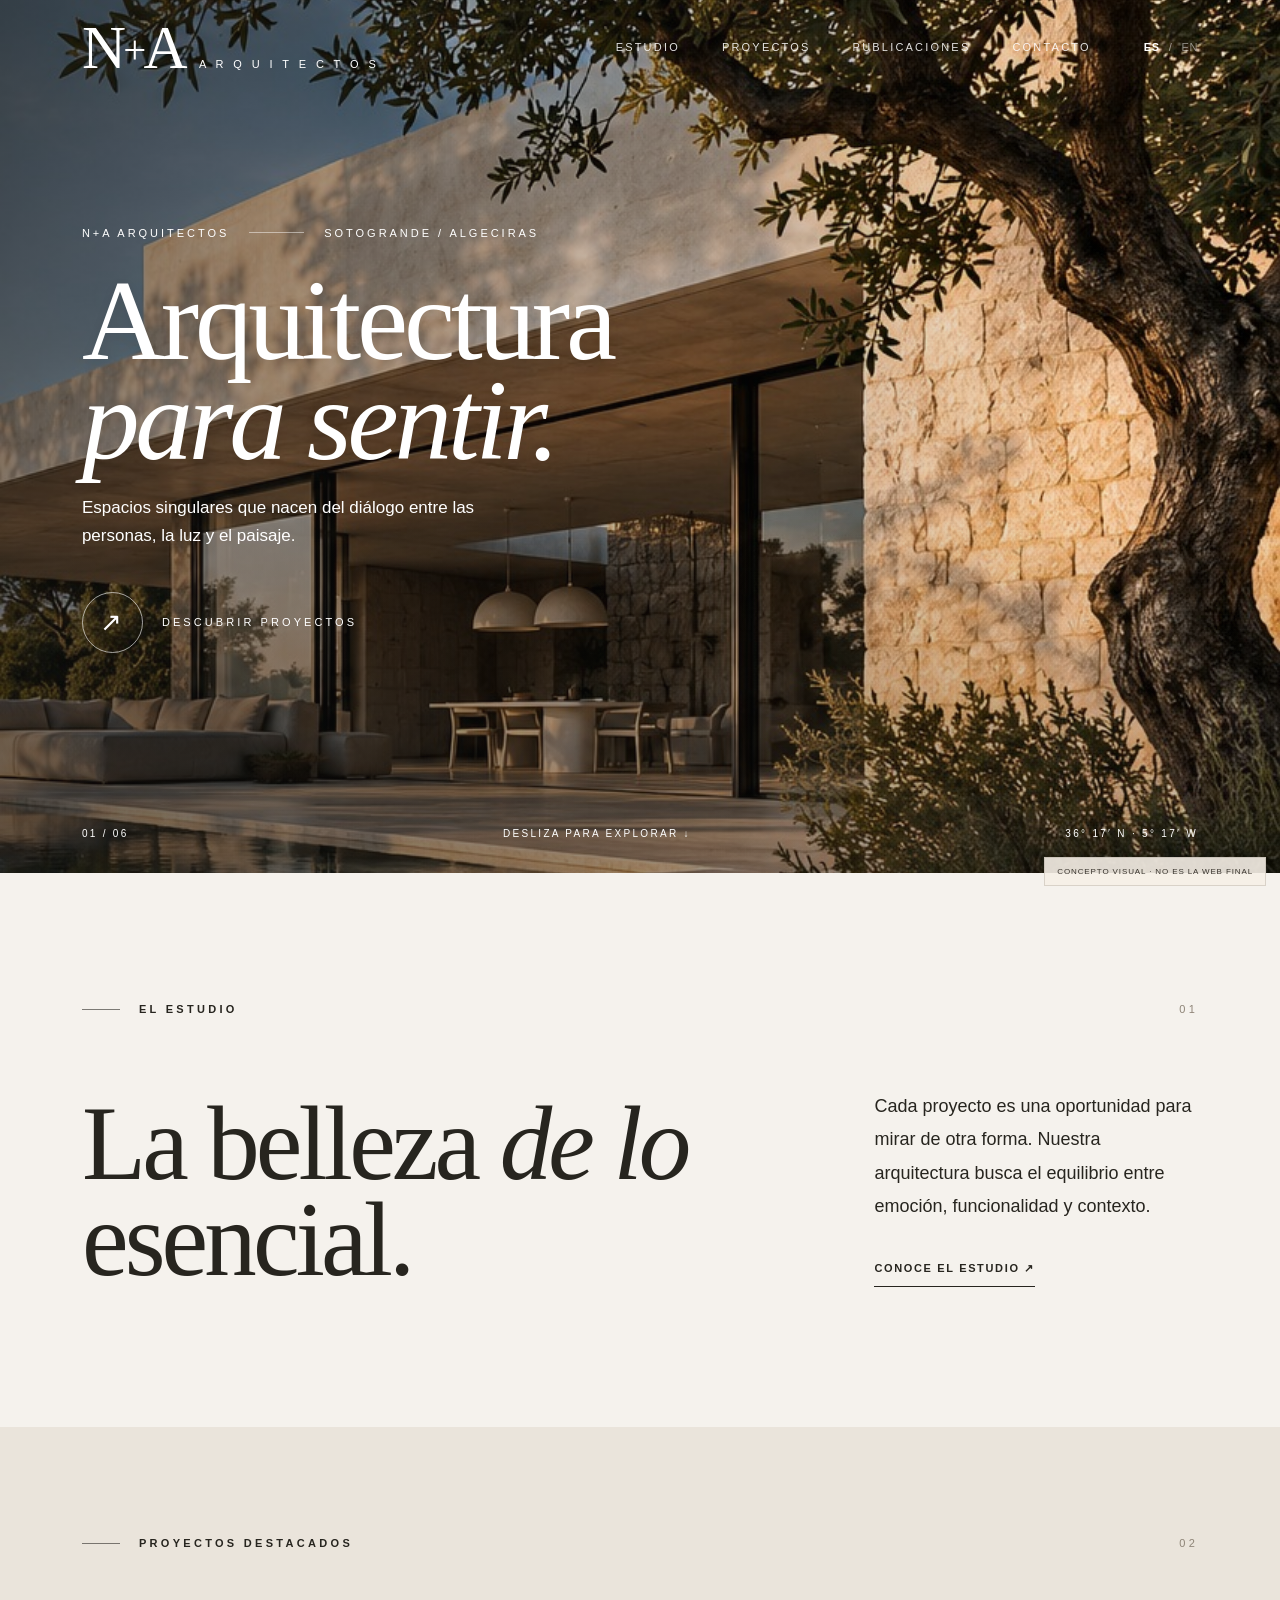
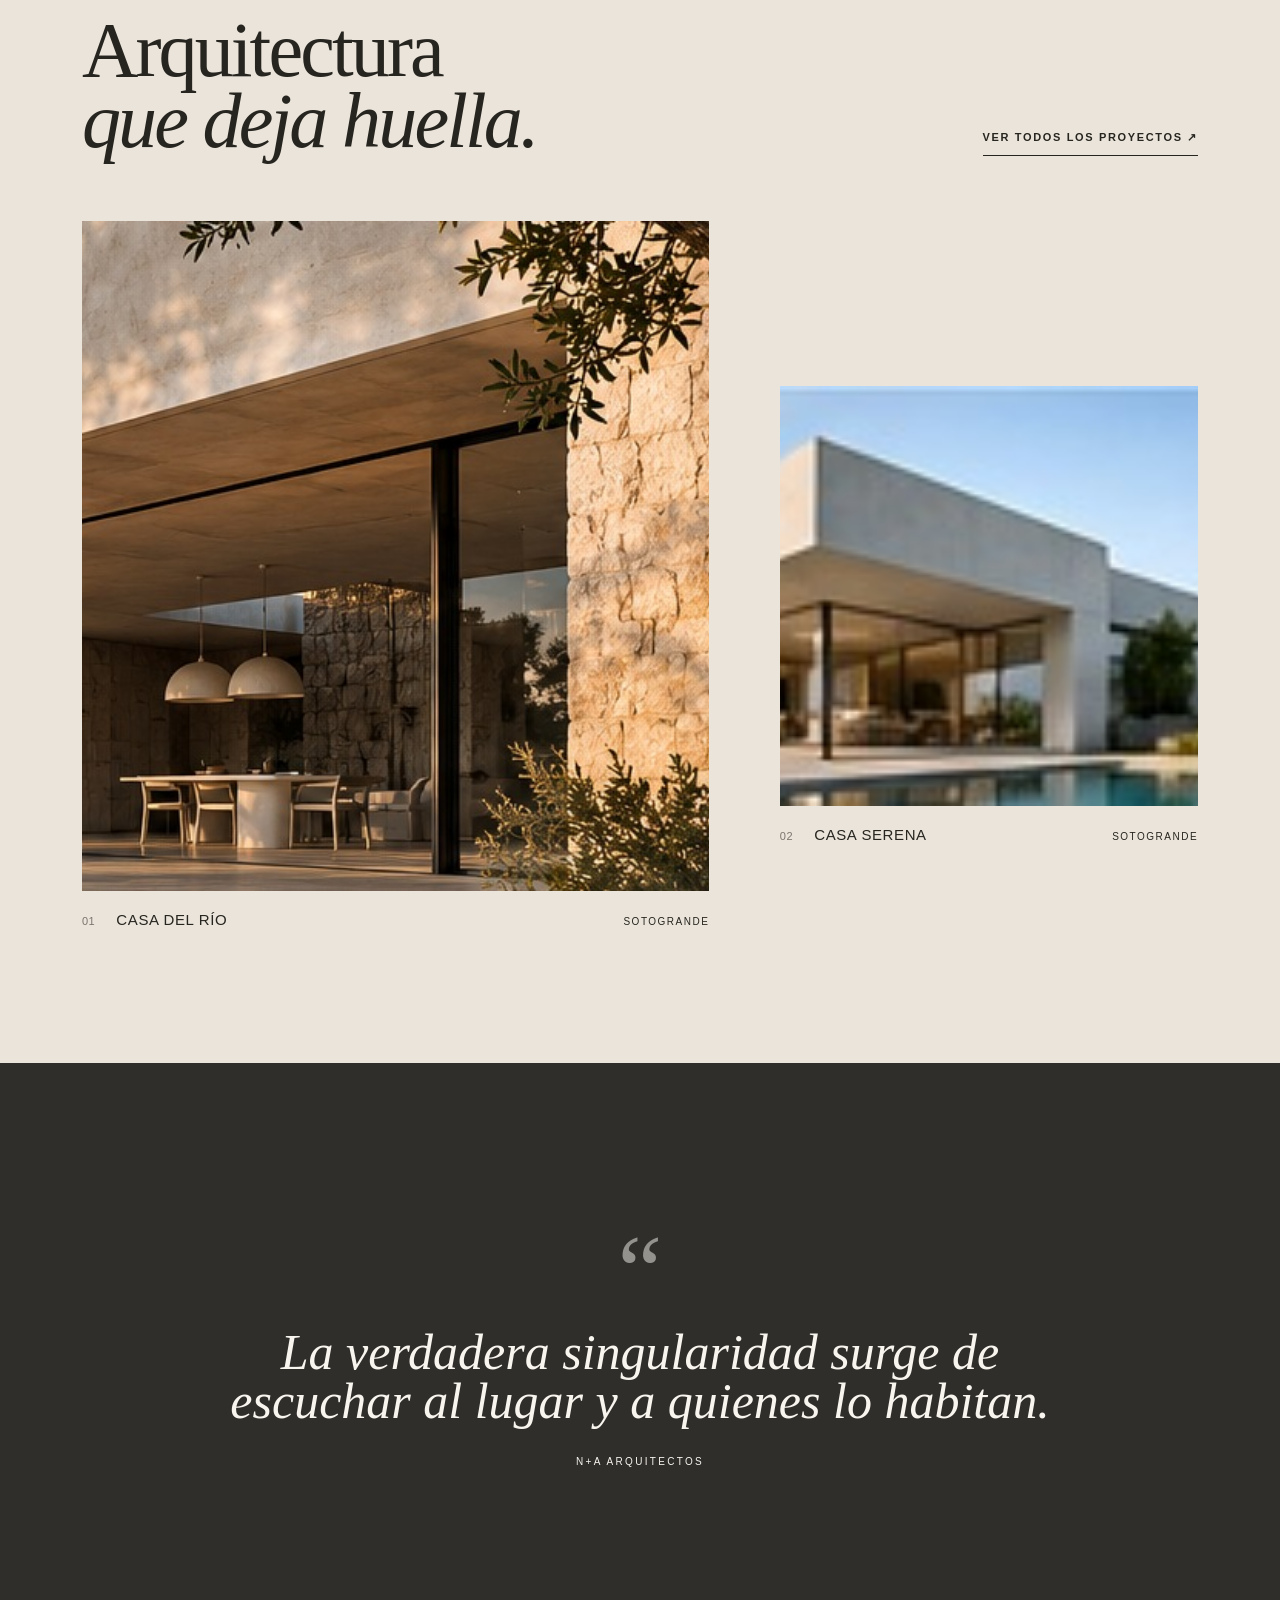
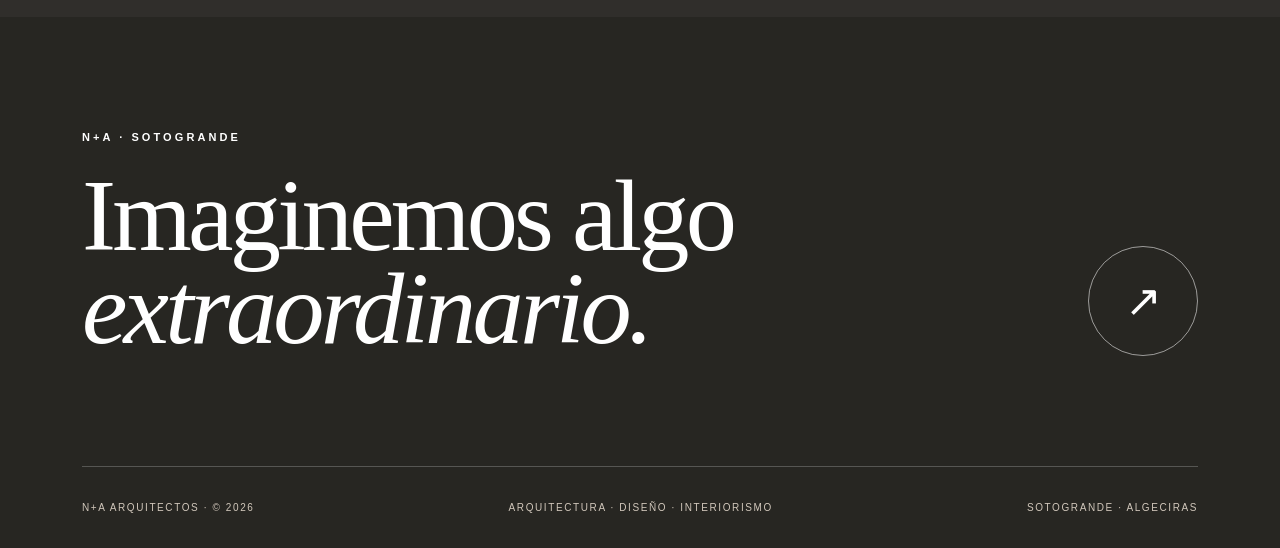
==== index.html @ 07092f35 "Añadir prototipo de rediseño web de N+A Arquitectos" ====
<!doctype html><html lang="es"><head><meta charset="utf-8"><meta name="viewport" content="width=device-width,initial-scale=1"><title>Inicio · N+A Arquitectos — Concepto</title><meta name="description" content="Prototipo conceptual del rediseño N+A Arquitectos"><link rel="stylesheet" href="styles.css"></head><body class="page-inicio"><header class="nav nav-overlay"><a class="identity" data-local href="index.html"><span class="monogram">N<span>+</span>A</span><span class="identity-small">A R Q U I T E C T O S</span></a><nav class="navigation"><a data-local class="" href="estudio.html"><span data-es="Estudio" data-en="Studio">Estudio</span></a><a data-local class="" href="proyectos.html"><span data-es="Proyectos" data-en="Projects">Proyectos</span></a><a data-local class="" href="publicaciones.html"><span data-es="Publicaciones" data-en="Press">Publicaciones</span></a><a data-local class="" href="contacto.html"><span data-es="Contacto" data-en="Contact">Contacto</span></a></nav><button class="menu-toggle" type="button" aria-label="Abrir el menú" aria-expanded="false">MENÚ <span>☰</span></button><div class="lang"><a data-lang="es" href="?lang=es">ES</a><i>/</i><a data-lang="en" href="?lang=en">EN</a></div></header><main>
<section class="hero-home" style="--hero:url('assets/hero-villa.jpg')">
 <div class="hero-shade"></div><div class="hero-content"><div class="hero-top">N+A ARQUITECTOS <span class="line"></span> SOTOGRANDE / ALGECIRAS</div>
 <h1><span data-es="Arquitectura" data-en="Architecture">Arquitectura</span><br><em><span data-es="para sentir." data-en="to be felt.">para sentir.</span></em></h1>
 <p><span data-es="Espacios singulares que nacen del diálogo entre las personas, la luz y el paisaje." data-en="Distinctive spaces shaped by the dialogue between people, light and landscape.">Espacios singulares que nacen del diálogo entre las personas, la luz y el paisaje.</span></p>
 <a class="link-arrow light" data-local href="proyectos.html"><span class="round-arrow">↗</span><span data-es="DESCUBRIR PROYECTOS" data-en="DISCOVER OUR WORK">DESCUBRIR PROYECTOS</span></a></div>
 <div class="hero-bottom"><span>01 / 06</span><span><span data-es="DESLIZA PARA EXPLORAR" data-en="SCROLL TO EXPLORE">DESLIZA PARA EXPLORAR</span> ↓</span><span>36° 17′ N · 5° 17′ W</span></div>
</section>
<section class="manifesto section-wide"><div class="eyebrow"><span class="line"></span><span><span data-es="EL ESTUDIO" data-en="THE STUDIO">EL ESTUDIO</span></span><b>01</b></div><div class="manifesto-grid"><h2><span data-es="La belleza" data-en="Beauty">La belleza</span> <em><span data-es="de lo" data-en="in the">de lo</span></em><br><span data-es="esencial." data-en="essential.">esencial.</span></h2><div><p><span data-es="Cada proyecto es una oportunidad para mirar de otra forma. Nuestra arquitectura busca el equilibrio entre emoción, funcionalidad y contexto." data-en="Every project is an opportunity to see differently. We seek a balance between emotion, function and context.">Cada proyecto es una oportunidad para mirar de otra forma. Nuestra arquitectura busca el equilibrio entre emoción, funcionalidad y contexto.</span></p><a data-local href="estudio.html" class="text-link"><span data-es="CONOCE EL ESTUDIO" data-en="MEET THE STUDIO">CONOCE EL ESTUDIO</span> ↗</a></div></div></section>
<section class="section-wide feature-section"><div class="eyebrow"><span class="line"></span><span><span data-es="PROYECTOS DESTACADOS" data-en="FEATURED PROJECTS">PROYECTOS DESTACADOS</span></span><b>02</b></div><div class="feature-top"><h2><span data-es="Arquitectura" data-en="Architecture">Arquitectura</span><br><em><span data-es="que deja huella." data-en="that leaves a mark.">que deja huella.</span></em></h2><a data-local href="proyectos.html" class="text-link"><span data-es="VER TODOS LOS PROYECTOS" data-en="VIEW ALL PROJECTS">VER TODOS LOS PROYECTOS</span> ↗</a></div><div class="feature-grid"><a href="casa-del-rio.html" data-local class="feature-image feature-tall"><img src="assets/villa-side.jpg" loading="lazy" class="" alt="Imagen conceptual de arquitectura"><span><b>01</b> CASA DEL RÍO <small>SOTOGRANDE</small></span></a><a href="casa-del-rio.html" data-local class="feature-image feature-short"><img src="assets/villa-white.jpg" loading="lazy" class="" alt="Imagen conceptual de arquitectura"><span><b>02</b> CASA SERENA <small>SOTOGRANDE</small></span></a></div></section>
<section class="quote-section"><span>“</span><p><span data-es="La verdadera singularidad surge de escuchar al lugar y a quienes lo habitan." data-en="True distinction comes from listening to a place and the people who inhabit it.">La verdadera singularidad surge de escuchar al lugar y a quienes lo habitan.</span></p><div>N+A ARQUITECTOS</div></section>
</main><footer class="footer"><div class="foot-head"><div><span class="eyebrow-small">N+A · SOTOGRANDE</span><div class="foot-title"><span data-es="Imaginemos algo" data-en="Let’s imagine something">Imaginemos algo</span><br><i><span data-es="extraordinario." data-en="extraordinary.">extraordinario.</span></i></div></div><a href="contacto.html" data-local class="foot-circle">↗</a></div><div class="foot-bottom"><span>N+A ARQUITECTOS · © 2026</span><span><span data-es="ARQUITECTURA · DISEÑO · INTERIORISMO" data-en="ARCHITECTURE · DESIGN · INTERIORS">ARQUITECTURA · DISEÑO · INTERIORISMO</span></span><span>SOTOGRANDE · ALGECIRAS</span></div></footer><div class="concept-tag">CONCEPTO VISUAL · NO ES LA WEB FINAL</div><script src="interactions.js"></script></body></html>
---- styles.css ----
:root{--cream:#f5f2ed;--paper:#ebe5dc;--ink:#27251f;--muted:#7b756e;--stone:#a49a8d;--accent:#b3a28d;--line:rgba(46,43,38,.23)}
*{box-sizing:border-box}html{scroll-behavior:smooth}body{margin:0;background:var(--cream);color:var(--ink);font-family:'Inter','Arial',sans-serif;font-size:15px;-webkit-font-smoothing:antialiased}a{text-decoration:none;color:inherit}img{display:block;width:100%;height:100%;object-fit:cover}h1,h2,h3,p{margin:0}h1,h2,h3,.foot-title{font-family:'EB Garamond',Georgia,serif;font-weight:400;letter-spacing:-.037em;line-height:.91}h1 em,h2 em,.foot-title i{font-weight:400}h1{font-size:clamp(76px,8.1vw,132px)}h2{font-size:clamp(58px,6.1vw,94px)}h3{font-size:34px}p{line-height:1.85}button,input,textarea{font:inherit}.section-wide{padding-left:6.4vw;padding-right:6.4vw}.nav{height:95px;display:flex;align-items:center;justify-content:space-between;padding:0 6.4vw;position:relative;z-index:6;background:var(--cream);border-bottom:1px solid rgba(52,47,40,.07)}.nav-overlay{position:absolute;top:0;left:0;right:0;background:transparent;border-color:transparent;color:#fff}.identity{display:flex;align-items:baseline;gap:18px;white-space:nowrap}.monogram{font-family:'EB Garamond',Georgia,serif;font-size:61px;line-height:1;letter-spacing:-.11em}.monogram span{font-size:.67em;vertical-align:12%;margin:0 4px}.identity-small{font-size:11px;letter-spacing:.31em;font-weight:500}.menu-toggle{display:none}.navigation{display:flex;align-items:center;gap:42px;margin-left:auto;margin-right:53px}.navigation a{font-size:11px;letter-spacing:.2em;text-transform:uppercase;opacity:.87;white-space:nowrap}.navigation a:hover,.navigation .is-active{opacity:1;text-decoration:underline;text-underline-offset:8px}.lang{display:flex;gap:9px;align-items:center;font-size:11px;letter-spacing:.06em}.lang a{opacity:.5}.lang a.current{opacity:1;font-weight:600}.lang i{font-style:normal;opacity:.55}.eyebrow{display:flex;gap:19px;align-items:center;letter-spacing:.3em;font-size:11px;font-weight:550;text-transform:uppercase}.eyebrow .line{width:38px;height:1px;background:currentColor;display:inline-block;opacity:.58}.eyebrow b{font-weight:500;margin-left:auto;color:#8e8477}.eyebrow-small,.small-cap{letter-spacing:.28em;font-size:11px;font-weight:550}.hero-home{height:min(900px,97vh);min-height:740px;position:relative;color:#fff;background-image:var(--hero);background-size:cover;background-position:center 49%;overflow:hidden}.hero-shade{position:absolute;inset:0;background:linear-gradient(90deg,rgba(14,16,15,.51) 0%,rgba(14,16,15,.26) 45%,rgba(14,16,15,.03) 85%),linear-gradient(0deg,rgba(16,13,11,.25),transparent 42%)}.hero-content{position:absolute;top:26%;left:6.4vw;max-width:900px}.hero-top{font-size:11px;letter-spacing:.27em;display:flex;gap:20px;align-items:center}.hero-top .line{width:55px;border-top:1px solid #fff7}.hero-content h1{font-size:clamp(96px,9vw,148px);margin:31px 0 24px;line-height:.87;text-shadow:0 3px 12px #0001}.hero-content p{font-size:17px;line-height:1.6;max-width:460px;font-weight:300}.link-arrow{display:flex;align-items:center;gap:19px;margin-top:43px;font-size:11px;letter-spacing:.28em;font-weight:500}.round-arrow{display:flex;align-items:center;justify-content:center;width:61px;height:61px;border:1px solid #fff9;border-radius:50%;font-size:26px}.hero-bottom{position:absolute;bottom:34px;left:6.4vw;right:6.4vw;display:flex;justify-content:space-between;letter-spacing:.23em;font-size:10px}.manifesto{padding-top:130px;padding-bottom:140px}.manifesto-grid{display:grid;grid-template-columns:1.2fr .6fr;gap:13%;align-items:end;margin-top:75px}.manifesto-grid h2{font-size:105px}.manifesto-grid p{font-size:18px;max-width:430px}.text-link{display:inline-block;margin-top:39px;border-bottom:1px solid currentColor;padding-bottom:11px;font-size:11px;letter-spacing:.15em;font-weight:600}.feature-section{padding-top:110px;padding-bottom:135px;background:#eae4db}.feature-top{display:flex;align-items:flex-end;justify-content:space-between;margin:65px 0}.feature-grid{display:grid;grid-template-columns:1.35fr .9fr;gap:5.5vw;align-items:start}.feature-image{display:block}.feature-tall .feature-image{height:670px}.feature-image img{width:100%;object-fit:cover}.feature-tall img{height:670px}.feature-short{margin-top:165px}.feature-short img{height:420px}.feature-image span{display:flex;gap:21px;align-items:baseline;margin-top:20px;font-size:15px;letter-spacing:.04em}.feature-image b{font-size:11px;font-weight:500;color:var(--muted)}.feature-image small{margin-left:auto;font-size:10px;letter-spacing:.15em}.quote-section{padding:150px 15vw;text-align:center;background:#302e2b;color:#f8f5ef}.quote-section>span{font:100px 'EB Garamond';opacity:.5}.quote-section p{font:italic 50px/.98 'EB Garamond',serif;margin:0 auto 30px;max-width:850px}.quote-section div{letter-spacing:.23em;font-size:10px}.simple-top{padding-top:100px;padding-bottom:140px}.title-row{display:flex;justify-content:space-between;align-items:end;gap:40px;margin:55px 0 83px}.title-row p{width:300px;max-width:28%;font-size:15px;color:#605c56}.filter-row{padding:22px 0;border-top:1px solid var(--line);display:flex;gap:45px;align-items:center;font-size:10px;letter-spacing:.2em;color:#8b8178}.filter-row .filter-active{color:var(--ink);border-bottom:1px solid var(--ink);padding-bottom:8px}.filter-row .count{margin-left:auto}.projects-grid{display:grid;grid-template-columns:1fr 1fr;gap:85px 42px;margin-top:37px}.project-card{display:block}.project-card:nth-child(even){margin-top:155px}.project-photo{height:520px;position:relative;overflow:hidden}.project-card:nth-child(3n) .project-photo{height:620px}.project-photo img{transition:transform .6s ease;filter:saturate(.83)}.project-card:hover img{transform:scale(1.045)}.project-open{position:absolute;right:25px;bottom:22px;background:#f5f2eddd;width:48px;height:48px;display:flex;align-items:center;justify-content:center;border-radius:50%;font-size:21px}.project-info{display:flex;align-items:center;gap:22px;padding-top:20px}.project-number{font-size:11px;color:var(--muted)}.project-info h3{font-size:41px}.project-info>span:last-child{font-size:10px;letter-spacing:.17em;color:var(--muted);margin-left:auto}.project-hero{height:min(880px,96vh);min-height:740px;position:relative;color:#fff}.project-hero-photo,.project-hero-overlay{position:absolute;inset:0}.project-hero-photo img{object-position:center 48%;filter:contrast(.94) brightness(.8)}.project-hero-overlay{background:linear-gradient(90deg,#10141188,transparent 75%),linear-gradient(0deg,#12120f88,transparent 55%)}.project-hero-meta{position:absolute;top:185px;left:6.4vw;letter-spacing:.21em;font-size:11px}.project-hero-meta span{padding:0 14px}.project-hero-title{position:absolute;bottom:155px;left:6.4vw}.project-hero-title>span{font-size:11px;letter-spacing:.2em}.project-hero-title h1{margin-top:20px;font-size:170px}.project-hero-foot{position:absolute;bottom:40px;left:6.4vw;right:6.4vw;display:flex;justify-content:space-between;font-size:11px;letter-spacing:.2em}.project-story{padding-top:120px;padding-bottom:130px}.project-story-grid{display:grid;grid-template-columns:1.2fr 1fr;gap:80px;margin:60px 0 110px}.project-story-grid p{max-width:530px;font-size:17px}.spec-grid{display:grid;grid-template-columns:1fr 1fr;gap:36px;margin-top:54px;padding-top:22px;border-top:1px solid var(--line)}.spec-grid div{display:flex;flex-direction:column;gap:12px}.spec-grid small{letter-spacing:.13em;color:var(--muted);font-size:10px}.spec-grid strong{font-size:14px;font-weight:500}.story-gallery{display:grid;grid-template-columns:1.3fr .7fr;gap:40px}.story-gallery>div:first-child{height:630px}.story-gallery>div:last-child{height:500px;margin-top:140px}.back-projects{margin-top:80px}.studio-intro{padding-top:100px;padding-bottom:90px}.studio-headline{display:flex;justify-content:space-between;align-items:end;gap:75px;margin-top:60px}.studio-headline h1{font-size:119px}.studio-aside{width:270px;flex:0 0 270px;margin-bottom:10px}.studio-aside img{height:200px;filter:saturate(.6)}.studio-aside p{padding-top:27px;font-size:15px;color:#605950}.studio-photo{height:730px;position:relative}.studio-photo img{object-position:center}.studio-photo span{position:absolute;bottom:30px;left:6.4vw;letter-spacing:.2em;font-size:10px;color:#fff;text-shadow:0 1px 5px #000}.studio-philosophy{padding-top:130px;padding-bottom:145px}.split-studio{display:grid;grid-template-columns:1fr .75fr;gap:15%;margin:80px 0 100px}.split-studio p{font-size:16px;margin-bottom:20px}.founder-names{display:grid;grid-template-columns:1fr 1fr;gap:75px;border-top:1px solid var(--line);padding-top:45px}.founder-names>div{color:var(--muted);font-size:11px}.founder-names h3{font-size:48px;margin:21px 0;color:var(--ink)}.founder-names span{letter-spacing:.16em}.press-intro{padding-top:100px;padding-bottom:155px}.press-grid{display:grid;grid-template-columns:repeat(3,1fr);gap:75px 33px;margin-top:70px}.press-image{height:435px;position:relative}.press-image img{filter:saturate(.6)}.press-image span{position:absolute;top:20px;left:20px;color:#fff;background:#27251fbb;padding:10px;font-size:9px;letter-spacing:.14em}.press-caps{display:flex;justify-content:space-between;margin-top:21px;letter-spacing:.15em;font-size:10px}.press-caps span{color:var(--muted)}.press-card h3{margin:13px 0 20px;font-size:36px}.press-underline{border-bottom:1px solid var(--line)}.contact-hero{height:520px;position:relative;color:#fff}.contact-image{position:absolute;inset:0}.contact-image img{filter:brightness(.62);object-position:center 40%}.contact-content{position:relative;padding-top:155px}.contact-content h1{font-size:104px;margin:25px 0}.contact-content p{max-width:430px;font-size:15px}.contact-details{display:grid;grid-template-columns:1fr 1fr;gap:11%;padding-top:110px;padding-bottom:160px}.contact-left h2{margin:34px 0 75px}.contact-data{display:flex;flex-direction:column;gap:30px}.contact-data>div{display:grid;grid-template-columns:120px 1fr;gap:18px;padding-bottom:30px;border-bottom:1px solid var(--line)}.contact-data span{font-size:10px;letter-spacing:.18em;color:var(--muted)}.contact-data strong{font-size:14px;line-height:1.8;font-weight:400}.contact-form-block{background:#e9e3da;padding:55px 57px;align-self:start}.contact-form-block form{display:flex;flex-direction:column;gap:32px;margin-top:38px}.contact-form-block label{display:flex;flex-direction:column;gap:12px;font-size:10px;letter-spacing:.17em}.contact-form-block input,.contact-form-block textarea{width:100%;padding:12px 0;border:0;background:transparent;border-bottom:1px solid #877a6e;border-radius:0;outline:0;letter-spacing:0;font-size:14px}.contact-form-block textarea{resize:vertical}.send-prototype{padding:19px 23px;background:#252420;color:#fff;border:0;text-align:left;font-size:11px;letter-spacing:.16em;cursor:pointer;display:flex;justify-content:space-between}.contact-form-block form small{font-size:11px;line-height:1.55;color:#827b72}.form-message{font-size:12px}.footer{background:#272622;color:#fff;padding:110px 6.4vw 35px}.foot-head{display:flex;justify-content:space-between;align-items:end;padding-bottom:110px;border-bottom:1px solid #ffffff38}.foot-title{font-size:clamp(70px,8vw,118px);margin-top:25px}.foot-circle{border:1px solid #ffffff8a;border-radius:50%;width:110px;height:110px;display:grid;place-items:center;font-size:44px}.foot-bottom{display:flex;justify-content:space-between;gap:30px;margin-top:35px;letter-spacing:.16em;font-size:10px;color:#d1c7bb}.concept-tag{position:fixed;bottom:14px;right:14px;z-index:12;font-size:8px;background:#f6f0e7e5;color:#39342d;padding:9px 12px;letter-spacing:.11em;border:1px solid #ada59866}
@media(max-width:950px){.navigation{gap:14px;margin-right:15px}.navigation a{font-size:9px}.identity-small{display:none}.section-wide{padding-left:5vw;padding-right:5vw}.nav{padding:0 5vw}.hero-content{left:5vw}.hero-bottom{left:5vw;right:5vw}.title-row{display:block}.title-row p{max-width:500px;width:auto;margin-top:30px}.manifesto-grid{gap:5%}.studio-headline h1{font-size:90px}.studio-aside{display:none}.project-hero-title h1{font-size:120px}.project-photo{height:360px}}@media(max-width:650px){.nav{height:76px}.monogram{font-size:49px}.navigation{gap:10px;flex-wrap:wrap;justify-content:end;margin-left:20px;margin-right:10px}.navigation a{font-size:8px;letter-spacing:.06em}.lang{font-size:9px}.hero-home{min-height:700px;height:90vh}.hero-content{top:29%}.hero-content h1{font-size:78px}.hero-content p{font-size:14px}.hero-top{font-size:9px}.hero-bottom{font-size:8px}.hero-bottom span:last-child{display:none}h1{font-size:66px}h2{font-size:62px}.manifesto{padding-top:90px;padding-bottom:90px}.manifesto-grid,.feature-grid,.project-story-grid,.split-studio,.contact-details{display:block}.manifesto-grid h2{font-size:72px;margin-bottom:30px}.feature-short{margin-top:55px}.feature-tall img,.feature-short img{height:400px}.feature-top{display:block}.projects-grid,.press-grid{grid-template-columns:1fr;gap:55px}.project-card:nth-child(even){margin-top:0}.project-photo{height:420px}.project-info h3{font-size:32px}.filter-row{gap:14px;flex-wrap:wrap}.filter-row .count{display:none}.simple-top,.studio-intro,.press-intro{padding-top:70px}.title-row{margin-bottom:50px}.project-hero-title h1{font-size:92px}.project-hero-meta{top:130px;font-size:9px}.project-story-grid h2{margin-bottom:45px}.story-gallery{grid-template-columns:1fr;gap:25px}.story-gallery>div:first-child,.story-gallery>div:last-child{height:400px;margin:0}.studio-headline h1{font-size:66px}.studio-photo{height:440px}.studio-philosophy{padding-top:80px;padding-bottom:80px}.split-studio h2{margin-bottom:45px}.founder-names{grid-template-columns:1fr;gap:40px}.press-image{height:420px}.contact-hero{height:550px}.contact-content{padding-top:130px}.contact-content h1{font-size:75px}.contact-form-block{margin-top:65px;padding:35px 27px}.foot-head{padding-bottom:65px}.foot-title{font-size:60px}.foot-circle{width:70px;height:70px}.foot-bottom{display:block;line-height:2.5}.quote-section{padding:100px 8vw}.quote-section p{font-size:40px}}

@media(max-width:650px){
 .navigation{display:none;position:absolute;top:76px;left:0;right:0;background:var(--cream);color:var(--ink);padding:28px 5vw;flex-direction:column;align-items:flex-start;gap:22px;box-shadow:0 17px 24px #0002;margin:0;z-index:50}
 .nav.menu-open .navigation{display:flex}
 .navigation a{font-size:12px;letter-spacing:.17em}
 .menu-toggle{display:block;border:0;background:transparent;color:inherit;letter-spacing:.1em;font:10px 'Inter',Arial,sans-serif;padding:8px;position:absolute;right:13px;top:24px;cursor:pointer}
 .menu-toggle span{font-size:15px;margin-left:4px}
 .lang{position:absolute;right:98px;top:33px;font-size:10px}
 .foot-head{display:block}
 .foot-title{font-size:54px}
 .foot-circle{margin-top:40px}
}
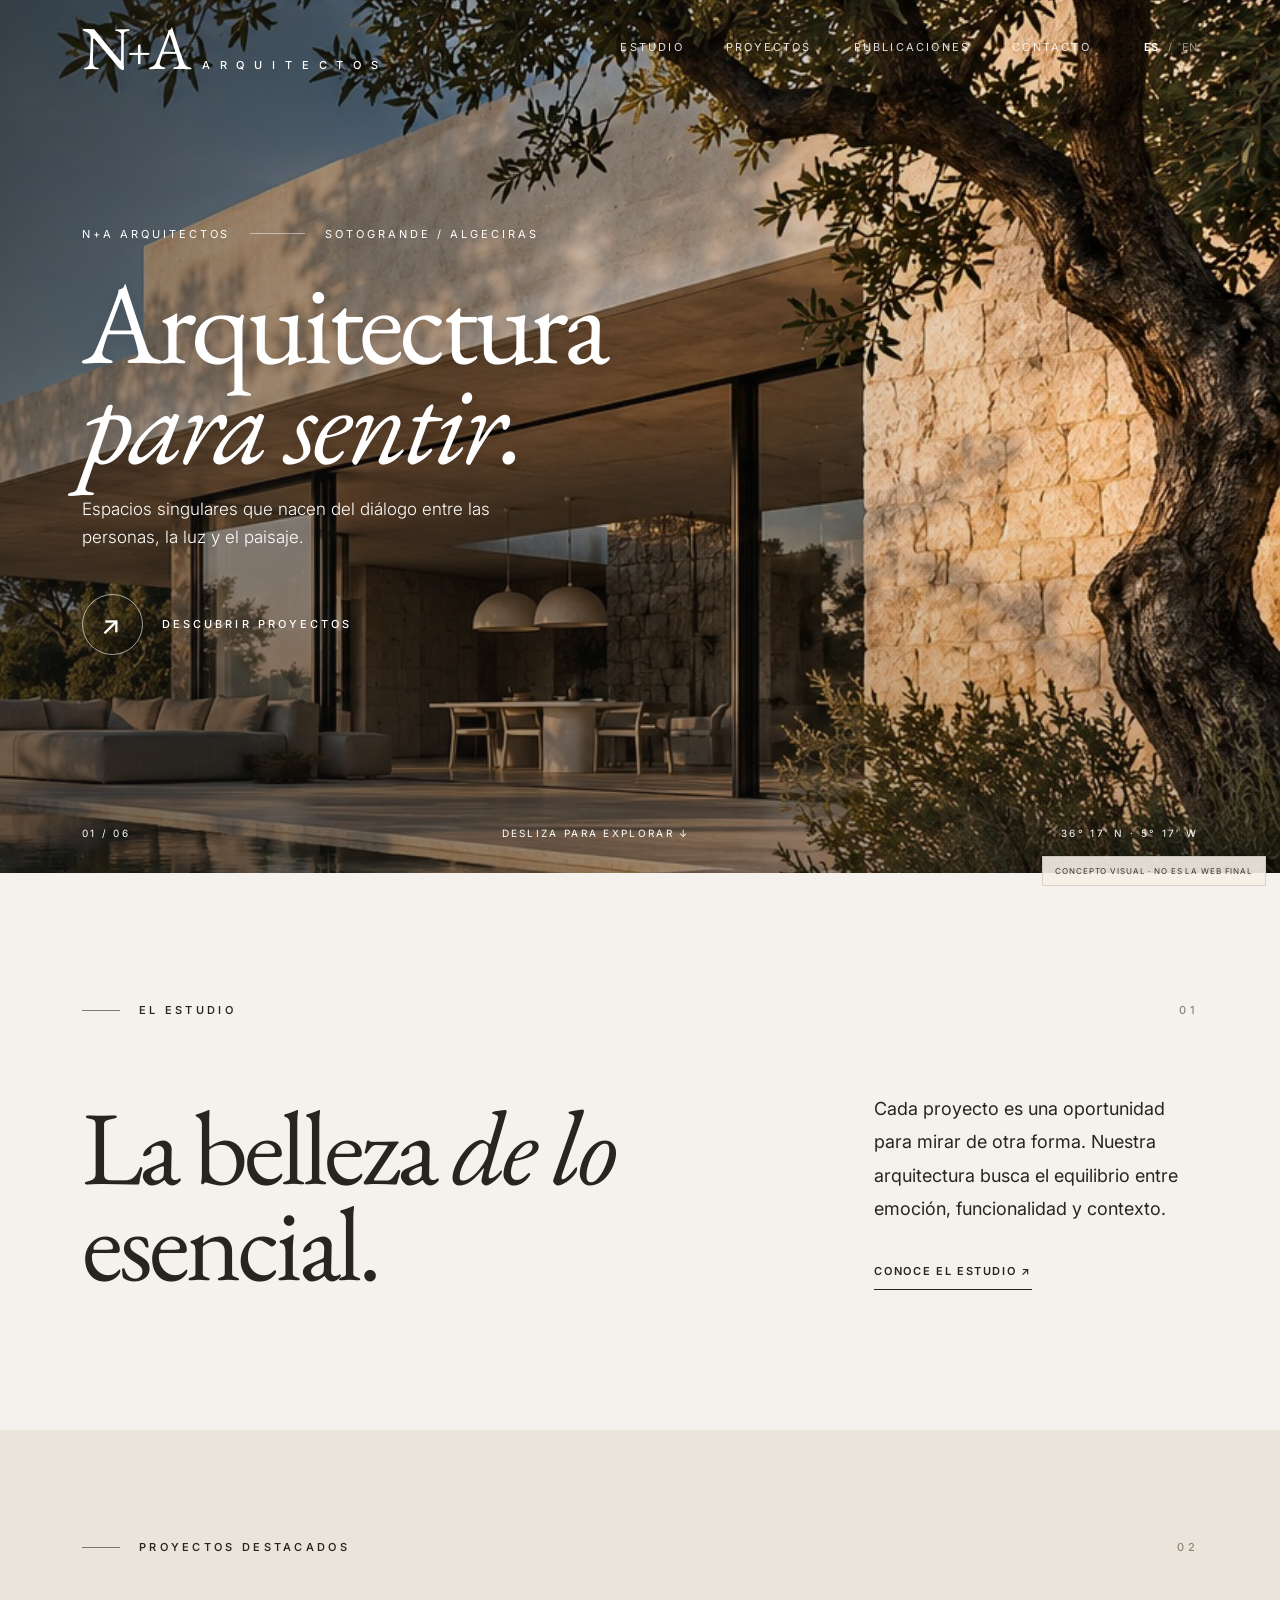
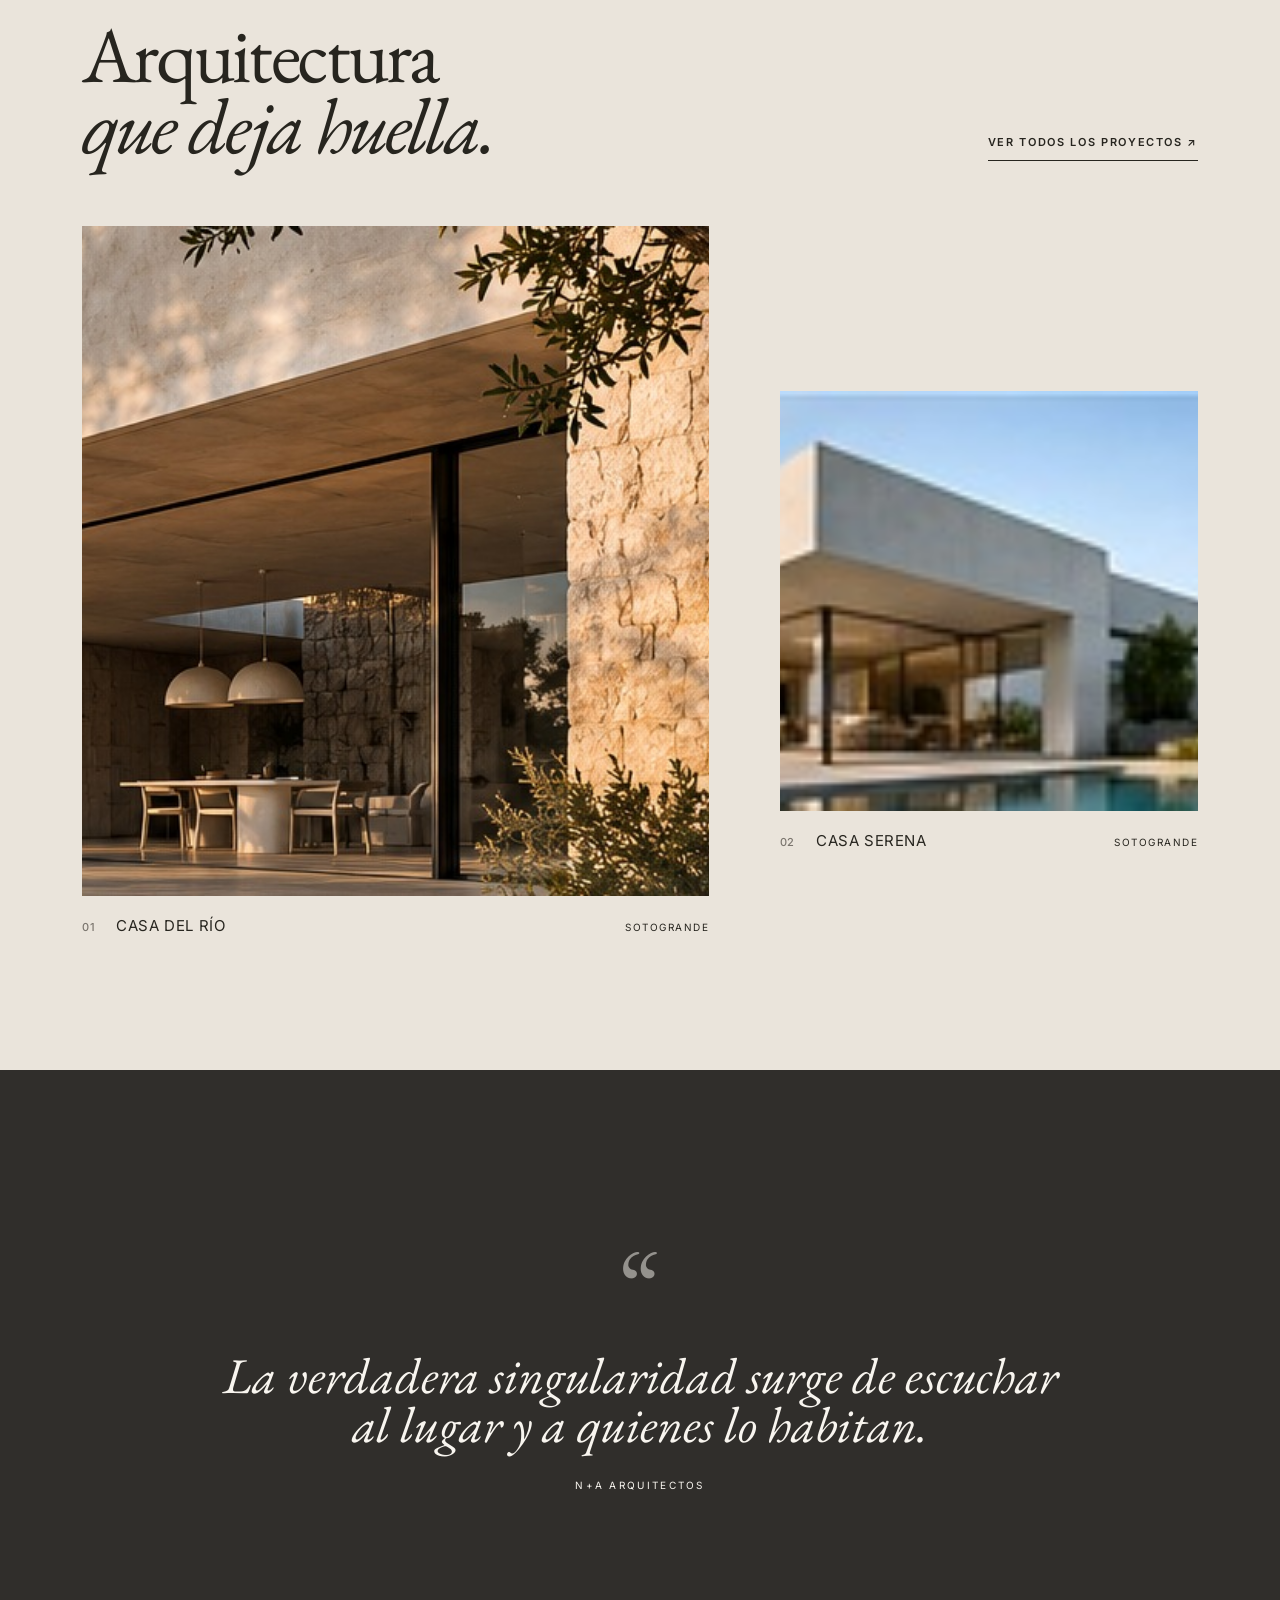
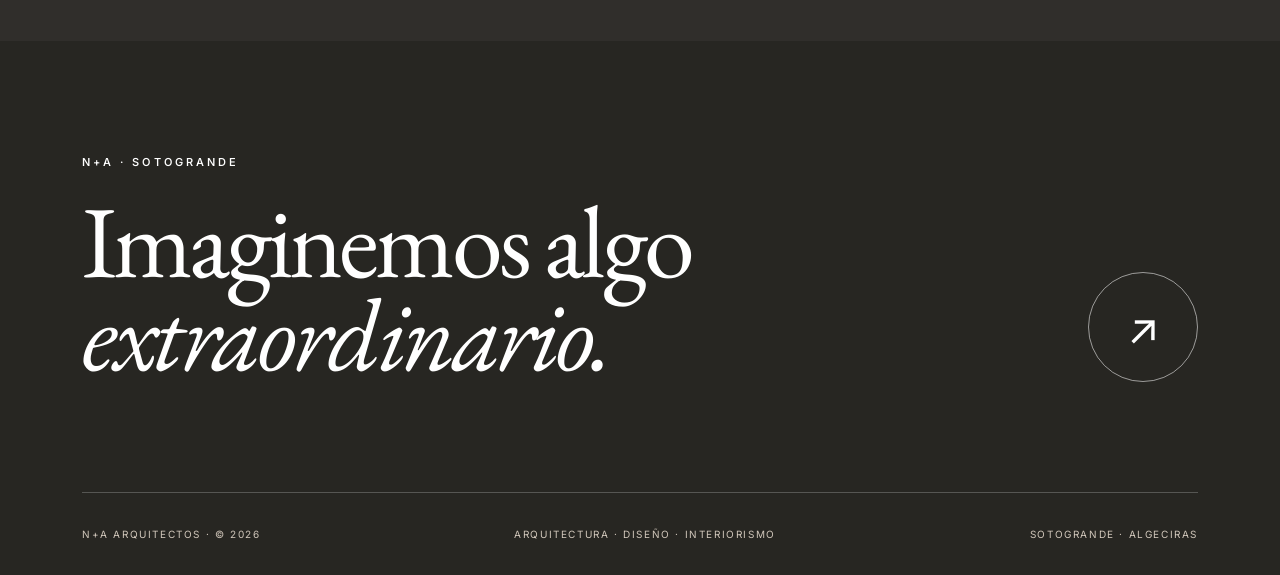
==== commit 6961c98a: "Cargar Inter y EB Garamond desde Google Fonts" ====
--- a/index.html
+++ b/index.html
@@ -1,4 +1,4 @@
-<!doctype html><html lang="es"><head><meta charset="utf-8"><meta name="viewport" content="width=device-width,initial-scale=1"><title>Inicio · N+A Arquitectos — Concepto</title><meta name="description" content="Prototipo conceptual del rediseño N+A Arquitectos"><link rel="stylesheet" href="styles.css"></head><body class="page-inicio"><header class="nav nav-overlay"><a class="identity" data-local href="index.html"><span class="monogram">N<span>+</span>A</span><span class="identity-small">A R Q U I T E C T O S</span></a><nav class="navigation"><a data-local class="" href="estudio.html"><span data-es="Estudio" data-en="Studio">Estudio</span></a><a data-local class="" href="proyectos.html"><span data-es="Proyectos" data-en="Projects">Proyectos</span></a><a data-local class="" href="publicaciones.html"><span data-es="Publicaciones" data-en="Press">Publicaciones</span></a><a data-local class="" href="contacto.html"><span data-es="Contacto" data-en="Contact">Contacto</span></a></nav><button class="menu-toggle" type="button" aria-label="Abrir el menú" aria-expanded="false">MENÚ <span>☰</span></button><div class="lang"><a data-lang="es" href="?lang=es">ES</a><i>/</i><a data-lang="en" href="?lang=en">EN</a></div></header><main>
+<!doctype html><html lang="es"><head><meta charset="utf-8"><meta name="viewport" content="width=device-width,initial-scale=1"><title>Inicio · N+A Arquitectos — Concepto</title><meta name="description" content="Prototipo conceptual del rediseño N+A Arquitectos"><link rel="preconnect" href="https://fonts.googleapis.com"><link rel="preconnect" href="https://fonts.gstatic.com" crossorigin><link href="https://fonts.googleapis.com/css2?family=EB+Garamond:ital,wght@0,400;1,400&family=Inter:wght@400..700&display=swap" rel="stylesheet"><link rel="stylesheet" href="styles.css"></head><body class="page-inicio"><header class="nav nav-overlay"><a class="identity" data-local href="index.html"><span class="monogram">N<span>+</span>A</span><span class="identity-small">A R Q U I T E C T O S</span></a><nav class="navigation"><a data-local class="" href="estudio.html"><span data-es="Estudio" data-en="Studio">Estudio</span></a><a data-local class="" href="proyectos.html"><span data-es="Proyectos" data-en="Projects">Proyectos</span></a><a data-local class="" href="publicaciones.html"><span data-es="Publicaciones" data-en="Press">Publicaciones</span></a><a data-local class="" href="contacto.html"><span data-es="Contacto" data-en="Contact">Contacto</span></a></nav><button class="menu-toggle" type="button" aria-label="Abrir el menú" aria-expanded="false">MENÚ <span>☰</span></button><div class="lang"><a data-lang="es" href="?lang=es">ES</a><i>/</i><a data-lang="en" href="?lang=en">EN</a></div></header><main>
 <section class="hero-home" style="--hero:url('assets/hero-villa.jpg')">
  <div class="hero-shade"></div><div class="hero-content"><div class="hero-top">N+A ARQUITECTOS <span class="line"></span> SOTOGRANDE / ALGECIRAS</div>
  <h1><span data-es="Arquitectura" data-en="Architecture">Arquitectura</span><br><em><span data-es="para sentir." data-en="to be felt.">para sentir.</span></em></h1>
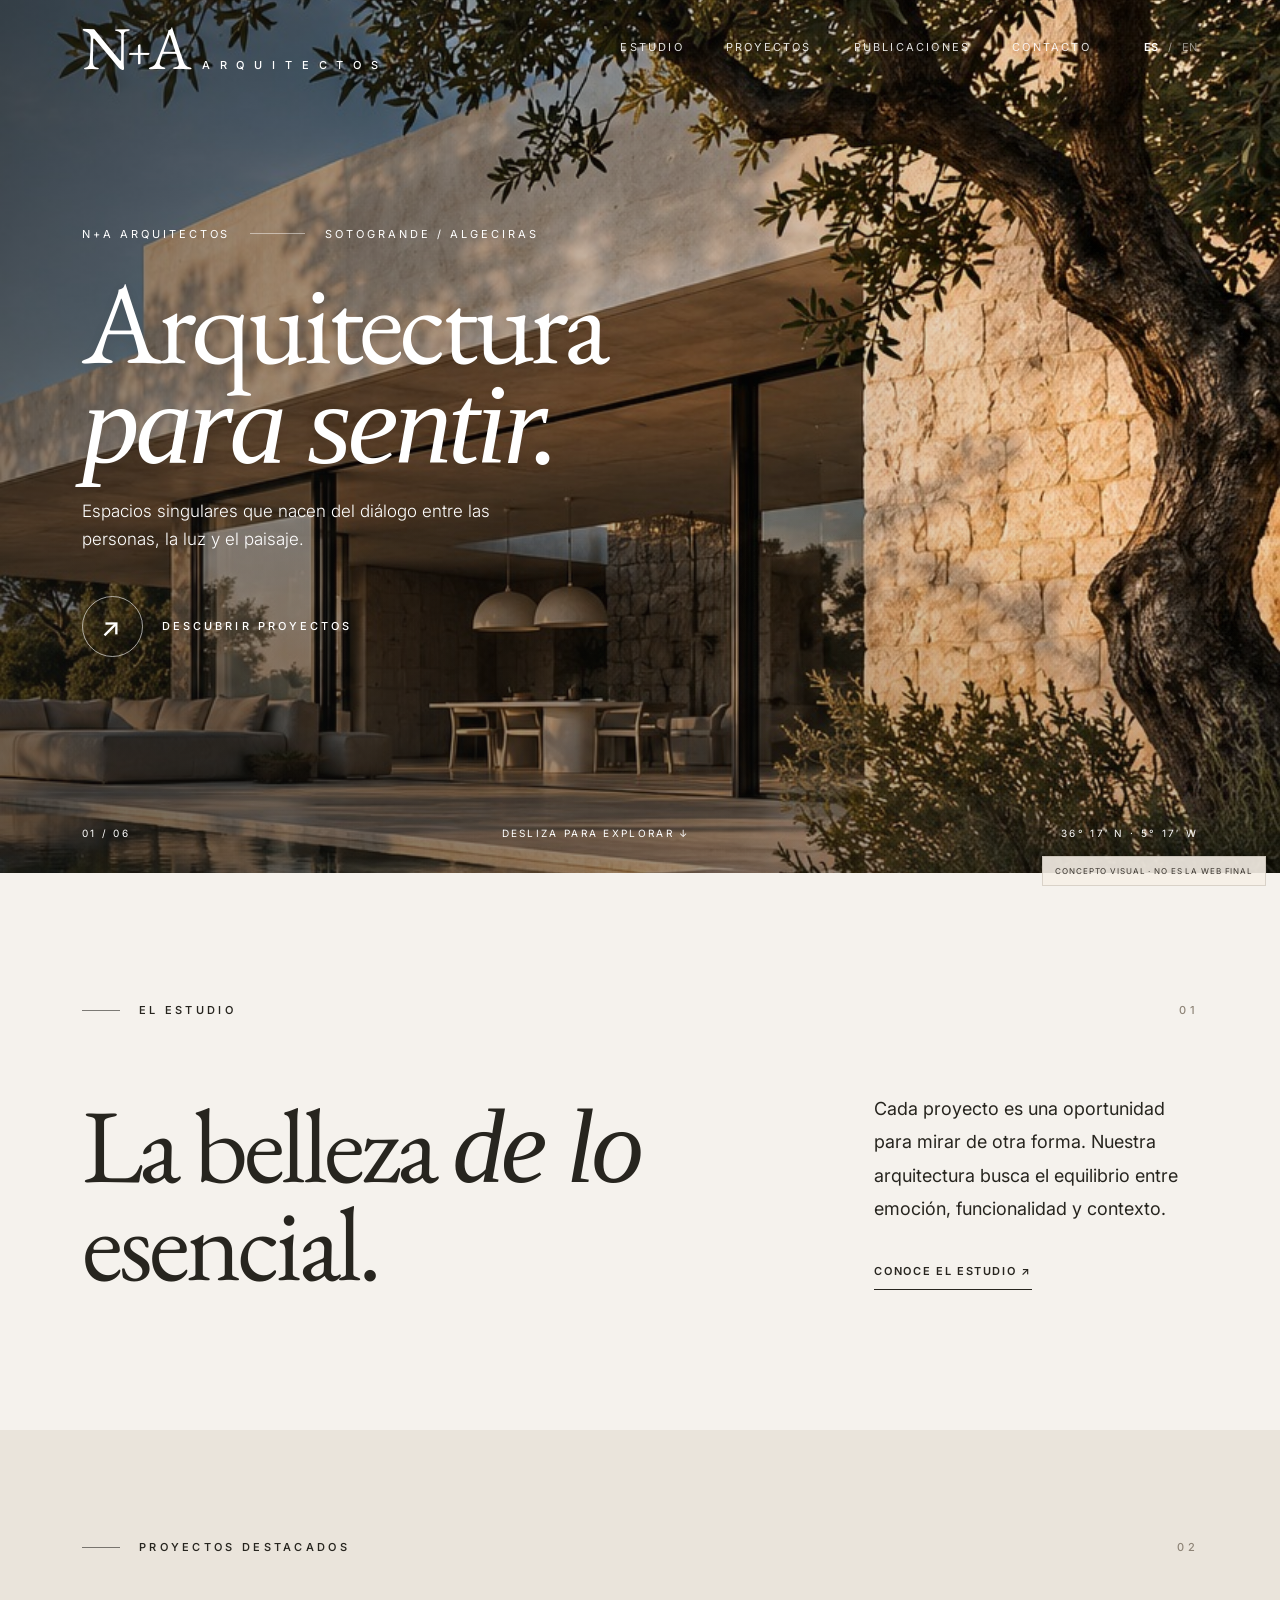
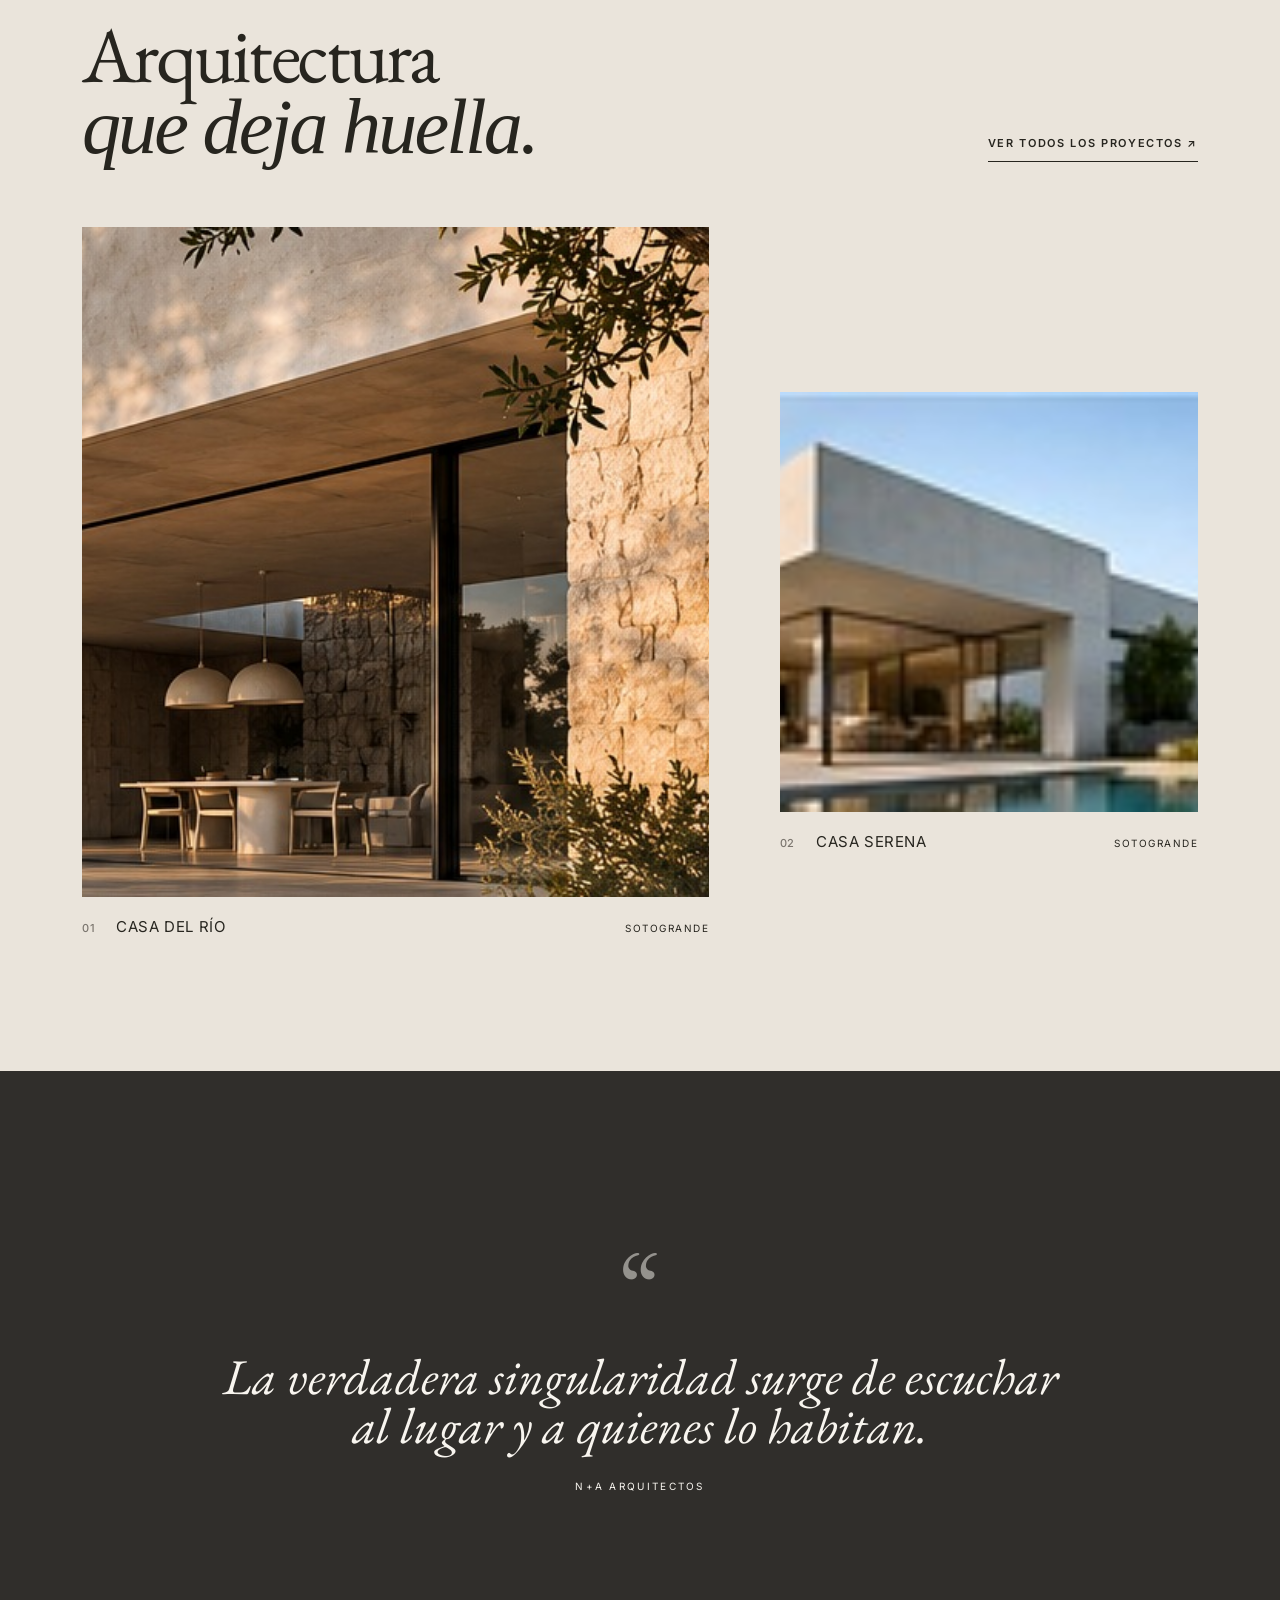
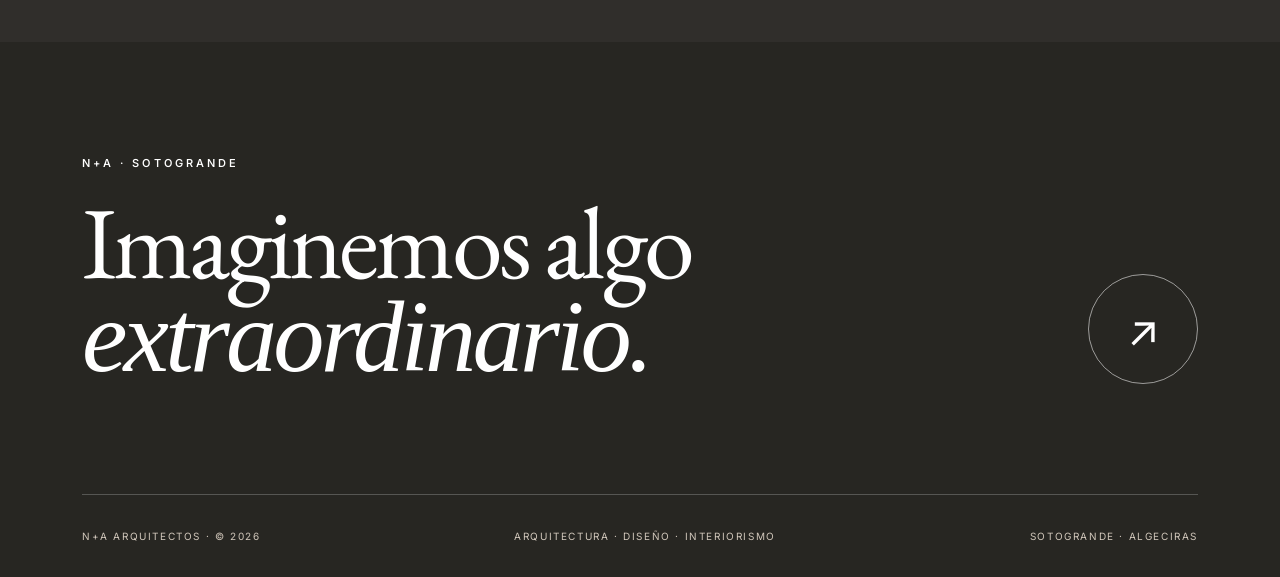
==== commit c3433c08: "Usar cursiva Georgia anterior y conservar la normal actual" ====
--- a/index.html
+++ b/index.html
@@ -1,4 +1,4 @@
-<!doctype html><html lang="es"><head><meta charset="utf-8"><meta name="viewport" content="width=device-width,initial-scale=1"><title>Inicio · N+A Arquitectos — Concepto</title><meta name="description" content="Prototipo conceptual del rediseño N+A Arquitectos"><link rel="preconnect" href="https://fonts.googleapis.com"><link rel="preconnect" href="https://fonts.gstatic.com" crossorigin><link href="https://fonts.googleapis.com/css2?family=EB+Garamond:ital,wght@0,400;1,400&family=Inter:wght@400..700&display=swap" rel="stylesheet"><link rel="stylesheet" href="styles.css"></head><body class="page-inicio"><header class="nav nav-overlay"><a class="identity" data-local href="index.html"><span class="monogram">N<span>+</span>A</span><span class="identity-small">A R Q U I T E C T O S</span></a><nav class="navigation"><a data-local class="" href="estudio.html"><span data-es="Estudio" data-en="Studio">Estudio</span></a><a data-local class="" href="proyectos.html"><span data-es="Proyectos" data-en="Projects">Proyectos</span></a><a data-local class="" href="publicaciones.html"><span data-es="Publicaciones" data-en="Press">Publicaciones</span></a><a data-local class="" href="contacto.html"><span data-es="Contacto" data-en="Contact">Contacto</span></a></nav><button class="menu-toggle" type="button" aria-label="Abrir el menú" aria-expanded="false">MENÚ <span>☰</span></button><div class="lang"><a data-lang="es" href="?lang=es">ES</a><i>/</i><a data-lang="en" href="?lang=en">EN</a></div></header><main>
+<!doctype html><html lang="es"><head><meta charset="utf-8"><meta name="viewport" content="width=device-width,initial-scale=1"><title>Inicio · N+A Arquitectos — Concepto</title><meta name="description" content="Prototipo conceptual del rediseño N+A Arquitectos"><link rel="preconnect" href="https://fonts.googleapis.com"><link rel="preconnect" href="https://fonts.gstatic.com" crossorigin><link href="https://fonts.googleapis.com/css2?family=EB+Garamond:wght@400&family=Inter:wght@400..700&display=swap" rel="stylesheet"><link rel="stylesheet" href="styles.css"></head><body class="page-inicio"><header class="nav nav-overlay"><a class="identity" data-local href="index.html"><span class="monogram">N<span>+</span>A</span><span class="identity-small">A R Q U I T E C T O S</span></a><nav class="navigation"><a data-local class="" href="estudio.html"><span data-es="Estudio" data-en="Studio">Estudio</span></a><a data-local class="" href="proyectos.html"><span data-es="Proyectos" data-en="Projects">Proyectos</span></a><a data-local class="" href="publicaciones.html"><span data-es="Publicaciones" data-en="Press">Publicaciones</span></a><a data-local class="" href="contacto.html"><span data-es="Contacto" data-en="Contact">Contacto</span></a></nav><button class="menu-toggle" type="button" aria-label="Abrir el menú" aria-expanded="false">MENÚ <span>☰</span></button><div class="lang"><a data-lang="es" href="?lang=es">ES</a><i>/</i><a data-lang="en" href="?lang=en">EN</a></div></header><main>
 <section class="hero-home" style="--hero:url('assets/hero-villa.jpg')">
  <div class="hero-shade"></div><div class="hero-content"><div class="hero-top">N+A ARQUITECTOS <span class="line"></span> SOTOGRANDE / ALGECIRAS</div>
  <h1><span data-es="Arquitectura" data-en="Architecture">Arquitectura</span><br><em><span data-es="para sentir." data-en="to be felt.">para sentir.</span></em></h1>
--- a/styles.css
+++ b/styles.css
@@ -1,5 +1,5 @@
 :root{--cream:#f5f2ed;--paper:#ebe5dc;--ink:#27251f;--muted:#7b756e;--stone:#a49a8d;--accent:#b3a28d;--line:rgba(46,43,38,.23)}
-*{box-sizing:border-box}html{scroll-behavior:smooth}body{margin:0;background:var(--cream);color:var(--ink);font-family:'Inter','Arial',sans-serif;font-size:15px;-webkit-font-smoothing:antialiased}a{text-decoration:none;color:inherit}img{display:block;width:100%;height:100%;object-fit:cover}h1,h2,h3,p{margin:0}h1,h2,h3,.foot-title{font-family:'EB Garamond',Georgia,serif;font-weight:400;letter-spacing:-.037em;line-height:.91}h1 em,h2 em,.foot-title i{font-weight:400}h1{font-size:clamp(76px,8.1vw,132px)}h2{font-size:clamp(58px,6.1vw,94px)}h3{font-size:34px}p{line-height:1.85}button,input,textarea{font:inherit}.section-wide{padding-left:6.4vw;padding-right:6.4vw}.nav{height:95px;display:flex;align-items:center;justify-content:space-between;padding:0 6.4vw;position:relative;z-index:6;background:var(--cream);border-bottom:1px solid rgba(52,47,40,.07)}.nav-overlay{position:absolute;top:0;left:0;right:0;background:transparent;border-color:transparent;color:#fff}.identity{display:flex;align-items:baseline;gap:18px;white-space:nowrap}.monogram{font-family:'EB Garamond',Georgia,serif;font-size:61px;line-height:1;letter-spacing:-.11em}.monogram span{font-size:.67em;vertical-align:12%;margin:0 4px}.identity-small{font-size:11px;letter-spacing:.31em;font-weight:500}.menu-toggle{display:none}.navigation{display:flex;align-items:center;gap:42px;margin-left:auto;margin-right:53px}.navigation a{font-size:11px;letter-spacing:.2em;text-transform:uppercase;opacity:.87;white-space:nowrap}.navigation a:hover,.navigation .is-active{opacity:1;text-decoration:underline;text-underline-offset:8px}.lang{display:flex;gap:9px;align-items:center;font-size:11px;letter-spacing:.06em}.lang a{opacity:.5}.lang a.current{opacity:1;font-weight:600}.lang i{font-style:normal;opacity:.55}.eyebrow{display:flex;gap:19px;align-items:center;letter-spacing:.3em;font-size:11px;font-weight:550;text-transform:uppercase}.eyebrow .line{width:38px;height:1px;background:currentColor;display:inline-block;opacity:.58}.eyebrow b{font-weight:500;margin-left:auto;color:#8e8477}.eyebrow-small,.small-cap{letter-spacing:.28em;font-size:11px;font-weight:550}.hero-home{height:min(900px,97vh);min-height:740px;position:relative;color:#fff;background-image:var(--hero);background-size:cover;background-position:center 49%;overflow:hidden}.hero-shade{position:absolute;inset:0;background:linear-gradient(90deg,rgba(14,16,15,.51) 0%,rgba(14,16,15,.26) 45%,rgba(14,16,15,.03) 85%),linear-gradient(0deg,rgba(16,13,11,.25),transparent 42%)}.hero-content{position:absolute;top:26%;left:6.4vw;max-width:900px}.hero-top{font-size:11px;letter-spacing:.27em;display:flex;gap:20px;align-items:center}.hero-top .line{width:55px;border-top:1px solid #fff7}.hero-content h1{font-size:clamp(96px,9vw,148px);margin:31px 0 24px;line-height:.87;text-shadow:0 3px 12px #0001}.hero-content p{font-size:17px;line-height:1.6;max-width:460px;font-weight:300}.link-arrow{display:flex;align-items:center;gap:19px;margin-top:43px;font-size:11px;letter-spacing:.28em;font-weight:500}.round-arrow{display:flex;align-items:center;justify-content:center;width:61px;height:61px;border:1px solid #fff9;border-radius:50%;font-size:26px}.hero-bottom{position:absolute;bottom:34px;left:6.4vw;right:6.4vw;display:flex;justify-content:space-between;letter-spacing:.23em;font-size:10px}.manifesto{padding-top:130px;padding-bottom:140px}.manifesto-grid{display:grid;grid-template-columns:1.2fr .6fr;gap:13%;align-items:end;margin-top:75px}.manifesto-grid h2{font-size:105px}.manifesto-grid p{font-size:18px;max-width:430px}.text-link{display:inline-block;margin-top:39px;border-bottom:1px solid currentColor;padding-bottom:11px;font-size:11px;letter-spacing:.15em;font-weight:600}.feature-section{padding-top:110px;padding-bottom:135px;background:#eae4db}.feature-top{display:flex;align-items:flex-end;justify-content:space-between;margin:65px 0}.feature-grid{display:grid;grid-template-columns:1.35fr .9fr;gap:5.5vw;align-items:start}.feature-image{display:block}.feature-tall .feature-image{height:670px}.feature-image img{width:100%;object-fit:cover}.feature-tall img{height:670px}.feature-short{margin-top:165px}.feature-short img{height:420px}.feature-image span{display:flex;gap:21px;align-items:baseline;margin-top:20px;font-size:15px;letter-spacing:.04em}.feature-image b{font-size:11px;font-weight:500;color:var(--muted)}.feature-image small{margin-left:auto;font-size:10px;letter-spacing:.15em}.quote-section{padding:150px 15vw;text-align:center;background:#302e2b;color:#f8f5ef}.quote-section>span{font:100px 'EB Garamond';opacity:.5}.quote-section p{font:italic 50px/.98 'EB Garamond',serif;margin:0 auto 30px;max-width:850px}.quote-section div{letter-spacing:.23em;font-size:10px}.simple-top{padding-top:100px;padding-bottom:140px}.title-row{display:flex;justify-content:space-between;align-items:end;gap:40px;margin:55px 0 83px}.title-row p{width:300px;max-width:28%;font-size:15px;color:#605c56}.filter-row{padding:22px 0;border-top:1px solid var(--line);display:flex;gap:45px;align-items:center;font-size:10px;letter-spacing:.2em;color:#8b8178}.filter-row .filter-active{color:var(--ink);border-bottom:1px solid var(--ink);padding-bottom:8px}.filter-row .count{margin-left:auto}.projects-grid{display:grid;grid-template-columns:1fr 1fr;gap:85px 42px;margin-top:37px}.project-card{display:block}.project-card:nth-child(even){margin-top:155px}.project-photo{height:520px;position:relative;overflow:hidden}.project-card:nth-child(3n) .project-photo{height:620px}.project-photo img{transition:transform .6s ease;filter:saturate(.83)}.project-card:hover img{transform:scale(1.045)}.project-open{position:absolute;right:25px;bottom:22px;background:#f5f2eddd;width:48px;height:48px;display:flex;align-items:center;justify-content:center;border-radius:50%;font-size:21px}.project-info{display:flex;align-items:center;gap:22px;padding-top:20px}.project-number{font-size:11px;color:var(--muted)}.project-info h3{font-size:41px}.project-info>span:last-child{font-size:10px;letter-spacing:.17em;color:var(--muted);margin-left:auto}.project-hero{height:min(880px,96vh);min-height:740px;position:relative;color:#fff}.project-hero-photo,.project-hero-overlay{position:absolute;inset:0}.project-hero-photo img{object-position:center 48%;filter:contrast(.94) brightness(.8)}.project-hero-overlay{background:linear-gradient(90deg,#10141188,transparent 75%),linear-gradient(0deg,#12120f88,transparent 55%)}.project-hero-meta{position:absolute;top:185px;left:6.4vw;letter-spacing:.21em;font-size:11px}.project-hero-meta span{padding:0 14px}.project-hero-title{position:absolute;bottom:155px;left:6.4vw}.project-hero-title>span{font-size:11px;letter-spacing:.2em}.project-hero-title h1{margin-top:20px;font-size:170px}.project-hero-foot{position:absolute;bottom:40px;left:6.4vw;right:6.4vw;display:flex;justify-content:space-between;font-size:11px;letter-spacing:.2em}.project-story{padding-top:120px;padding-bottom:130px}.project-story-grid{display:grid;grid-template-columns:1.2fr 1fr;gap:80px;margin:60px 0 110px}.project-story-grid p{max-width:530px;font-size:17px}.spec-grid{display:grid;grid-template-columns:1fr 1fr;gap:36px;margin-top:54px;padding-top:22px;border-top:1px solid var(--line)}.spec-grid div{display:flex;flex-direction:column;gap:12px}.spec-grid small{letter-spacing:.13em;color:var(--muted);font-size:10px}.spec-grid strong{font-size:14px;font-weight:500}.story-gallery{display:grid;grid-template-columns:1.3fr .7fr;gap:40px}.story-gallery>div:first-child{height:630px}.story-gallery>div:last-child{height:500px;margin-top:140px}.back-projects{margin-top:80px}.studio-intro{padding-top:100px;padding-bottom:90px}.studio-headline{display:flex;justify-content:space-between;align-items:end;gap:75px;margin-top:60px}.studio-headline h1{font-size:119px}.studio-aside{width:270px;flex:0 0 270px;margin-bottom:10px}.studio-aside img{height:200px;filter:saturate(.6)}.studio-aside p{padding-top:27px;font-size:15px;color:#605950}.studio-photo{height:730px;position:relative}.studio-photo img{object-position:center}.studio-photo span{position:absolute;bottom:30px;left:6.4vw;letter-spacing:.2em;font-size:10px;color:#fff;text-shadow:0 1px 5px #000}.studio-philosophy{padding-top:130px;padding-bottom:145px}.split-studio{display:grid;grid-template-columns:1fr .75fr;gap:15%;margin:80px 0 100px}.split-studio p{font-size:16px;margin-bottom:20px}.founder-names{display:grid;grid-template-columns:1fr 1fr;gap:75px;border-top:1px solid var(--line);padding-top:45px}.founder-names>div{color:var(--muted);font-size:11px}.founder-names h3{font-size:48px;margin:21px 0;color:var(--ink)}.founder-names span{letter-spacing:.16em}.press-intro{padding-top:100px;padding-bottom:155px}.press-grid{display:grid;grid-template-columns:repeat(3,1fr);gap:75px 33px;margin-top:70px}.press-image{height:435px;position:relative}.press-image img{filter:saturate(.6)}.press-image span{position:absolute;top:20px;left:20px;color:#fff;background:#27251fbb;padding:10px;font-size:9px;letter-spacing:.14em}.press-caps{display:flex;justify-content:space-between;margin-top:21px;letter-spacing:.15em;font-size:10px}.press-caps span{color:var(--muted)}.press-card h3{margin:13px 0 20px;font-size:36px}.press-underline{border-bottom:1px solid var(--line)}.contact-hero{height:520px;position:relative;color:#fff}.contact-image{position:absolute;inset:0}.contact-image img{filter:brightness(.62);object-position:center 40%}.contact-content{position:relative;padding-top:155px}.contact-content h1{font-size:104px;margin:25px 0}.contact-content p{max-width:430px;font-size:15px}.contact-details{display:grid;grid-template-columns:1fr 1fr;gap:11%;padding-top:110px;padding-bottom:160px}.contact-left h2{margin:34px 0 75px}.contact-data{display:flex;flex-direction:column;gap:30px}.contact-data>div{display:grid;grid-template-columns:120px 1fr;gap:18px;padding-bottom:30px;border-bottom:1px solid var(--line)}.contact-data span{font-size:10px;letter-spacing:.18em;color:var(--muted)}.contact-data strong{font-size:14px;line-height:1.8;font-weight:400}.contact-form-block{background:#e9e3da;padding:55px 57px;align-self:start}.contact-form-block form{display:flex;flex-direction:column;gap:32px;margin-top:38px}.contact-form-block label{display:flex;flex-direction:column;gap:12px;font-size:10px;letter-spacing:.17em}.contact-form-block input,.contact-form-block textarea{width:100%;padding:12px 0;border:0;background:transparent;border-bottom:1px solid #877a6e;border-radius:0;outline:0;letter-spacing:0;font-size:14px}.contact-form-block textarea{resize:vertical}.send-prototype{padding:19px 23px;background:#252420;color:#fff;border:0;text-align:left;font-size:11px;letter-spacing:.16em;cursor:pointer;display:flex;justify-content:space-between}.contact-form-block form small{font-size:11px;line-height:1.55;color:#827b72}.form-message{font-size:12px}.footer{background:#272622;color:#fff;padding:110px 6.4vw 35px}.foot-head{display:flex;justify-content:space-between;align-items:end;padding-bottom:110px;border-bottom:1px solid #ffffff38}.foot-title{font-size:clamp(70px,8vw,118px);margin-top:25px}.foot-circle{border:1px solid #ffffff8a;border-radius:50%;width:110px;height:110px;display:grid;place-items:center;font-size:44px}.foot-bottom{display:flex;justify-content:space-between;gap:30px;margin-top:35px;letter-spacing:.16em;font-size:10px;color:#d1c7bb}.concept-tag{position:fixed;bottom:14px;right:14px;z-index:12;font-size:8px;background:#f6f0e7e5;color:#39342d;padding:9px 12px;letter-spacing:.11em;border:1px solid #ada59866}
+*{box-sizing:border-box}html{scroll-behavior:smooth}body{margin:0;background:var(--cream);color:var(--ink);font-family:'Inter','Arial',sans-serif;font-size:15px;-webkit-font-smoothing:antialiased}a{text-decoration:none;color:inherit}img{display:block;width:100%;height:100%;object-fit:cover}h1,h2,h3,p{margin:0}h1,h2,h3,.foot-title{font-family:'EB Garamond',Georgia,serif;font-weight:400;letter-spacing:-.037em;line-height:.91}h1 em,h2 em,.foot-title i{font-family:Georgia,serif;font-style:italic;font-weight:400}h1{font-size:clamp(76px,8.1vw,132px)}h2{font-size:clamp(58px,6.1vw,94px)}h3{font-size:34px}p{line-height:1.85}button,input,textarea{font:inherit}.section-wide{padding-left:6.4vw;padding-right:6.4vw}.nav{height:95px;display:flex;align-items:center;justify-content:space-between;padding:0 6.4vw;position:relative;z-index:6;background:var(--cream);border-bottom:1px solid rgba(52,47,40,.07)}.nav-overlay{position:absolute;top:0;left:0;right:0;background:transparent;border-color:transparent;color:#fff}.identity{display:flex;align-items:baseline;gap:18px;white-space:nowrap}.monogram{font-family:'EB Garamond',Georgia,serif;font-size:61px;line-height:1;letter-spacing:-.11em}.monogram span{font-size:.67em;vertical-align:12%;margin:0 4px}.identity-small{font-size:11px;letter-spacing:.31em;font-weight:500}.menu-toggle{display:none}.navigation{display:flex;align-items:center;gap:42px;margin-left:auto;margin-right:53px}.navigation a{font-size:11px;letter-spacing:.2em;text-transform:uppercase;opacity:.87;white-space:nowrap}.navigation a:hover,.navigation .is-active{opacity:1;text-decoration:underline;text-underline-offset:8px}.lang{display:flex;gap:9px;align-items:center;font-size:11px;letter-spacing:.06em}.lang a{opacity:.5}.lang a.current{opacity:1;font-weight:600}.lang i{font-style:normal;opacity:.55}.eyebrow{display:flex;gap:19px;align-items:center;letter-spacing:.3em;font-size:11px;font-weight:550;text-transform:uppercase}.eyebrow .line{width:38px;height:1px;background:currentColor;display:inline-block;opacity:.58}.eyebrow b{font-weight:500;margin-left:auto;color:#8e8477}.eyebrow-small,.small-cap{letter-spacing:.28em;font-size:11px;font-weight:550}.hero-home{height:min(900px,97vh);min-height:740px;position:relative;color:#fff;background-image:var(--hero);background-size:cover;background-position:center 49%;overflow:hidden}.hero-shade{position:absolute;inset:0;background:linear-gradient(90deg,rgba(14,16,15,.51) 0%,rgba(14,16,15,.26) 45%,rgba(14,16,15,.03) 85%),linear-gradient(0deg,rgba(16,13,11,.25),transparent 42%)}.hero-content{position:absolute;top:26%;left:6.4vw;max-width:900px}.hero-top{font-size:11px;letter-spacing:.27em;display:flex;gap:20px;align-items:center}.hero-top .line{width:55px;border-top:1px solid #fff7}.hero-content h1{font-size:clamp(96px,9vw,148px);margin:31px 0 24px;line-height:.87;text-shadow:0 3px 12px #0001}.hero-content p{font-size:17px;line-height:1.6;max-width:460px;font-weight:300}.link-arrow{display:flex;align-items:center;gap:19px;margin-top:43px;font-size:11px;letter-spacing:.28em;font-weight:500}.round-arrow{display:flex;align-items:center;justify-content:center;width:61px;height:61px;border:1px solid #fff9;border-radius:50%;font-size:26px}.hero-bottom{position:absolute;bottom:34px;left:6.4vw;right:6.4vw;display:flex;justify-content:space-between;letter-spacing:.23em;font-size:10px}.manifesto{padding-top:130px;padding-bottom:140px}.manifesto-grid{display:grid;grid-template-columns:1.2fr .6fr;gap:13%;align-items:end;margin-top:75px}.manifesto-grid h2{font-size:105px}.manifesto-grid p{font-size:18px;max-width:430px}.text-link{display:inline-block;margin-top:39px;border-bottom:1px solid currentColor;padding-bottom:11px;font-size:11px;letter-spacing:.15em;font-weight:600}.feature-section{padding-top:110px;padding-bottom:135px;background:#eae4db}.feature-top{display:flex;align-items:flex-end;justify-content:space-between;margin:65px 0}.feature-grid{display:grid;grid-template-columns:1.35fr .9fr;gap:5.5vw;align-items:start}.feature-image{display:block}.feature-tall .feature-image{height:670px}.feature-image img{width:100%;object-fit:cover}.feature-tall img{height:670px}.feature-short{margin-top:165px}.feature-short img{height:420px}.feature-image span{display:flex;gap:21px;align-items:baseline;margin-top:20px;font-size:15px;letter-spacing:.04em}.feature-image b{font-size:11px;font-weight:500;color:var(--muted)}.feature-image small{margin-left:auto;font-size:10px;letter-spacing:.15em}.quote-section{padding:150px 15vw;text-align:center;background:#302e2b;color:#f8f5ef}.quote-section>span{font:100px 'EB Garamond';opacity:.5}.quote-section p{font:italic 50px/.98 'EB Garamond',serif;margin:0 auto 30px;max-width:850px}.quote-section div{letter-spacing:.23em;font-size:10px}.simple-top{padding-top:100px;padding-bottom:140px}.title-row{display:flex;justify-content:space-between;align-items:end;gap:40px;margin:55px 0 83px}.title-row p{width:300px;max-width:28%;font-size:15px;color:#605c56}.filter-row{padding:22px 0;border-top:1px solid var(--line);display:flex;gap:45px;align-items:center;font-size:10px;letter-spacing:.2em;color:#8b8178}.filter-row .filter-active{color:var(--ink);border-bottom:1px solid var(--ink);padding-bottom:8px}.filter-row .count{margin-left:auto}.projects-grid{display:grid;grid-template-columns:1fr 1fr;gap:85px 42px;margin-top:37px}.project-card{display:block}.project-card:nth-child(even){margin-top:155px}.project-photo{height:520px;position:relative;overflow:hidden}.project-card:nth-child(3n) .project-photo{height:620px}.project-photo img{transition:transform .6s ease;filter:saturate(.83)}.project-card:hover img{transform:scale(1.045)}.project-open{position:absolute;right:25px;bottom:22px;background:#f5f2eddd;width:48px;height:48px;display:flex;align-items:center;justify-content:center;border-radius:50%;font-size:21px}.project-info{display:flex;align-items:center;gap:22px;padding-top:20px}.project-number{font-size:11px;color:var(--muted)}.project-info h3{font-size:41px}.project-info>span:last-child{font-size:10px;letter-spacing:.17em;color:var(--muted);margin-left:auto}.project-hero{height:min(880px,96vh);min-height:740px;position:relative;color:#fff}.project-hero-photo,.project-hero-overlay{position:absolute;inset:0}.project-hero-photo img{object-position:center 48%;filter:contrast(.94) brightness(.8)}.project-hero-overlay{background:linear-gradient(90deg,#10141188,transparent 75%),linear-gradient(0deg,#12120f88,transparent 55%)}.project-hero-meta{position:absolute;top:185px;left:6.4vw;letter-spacing:.21em;font-size:11px}.project-hero-meta span{padding:0 14px}.project-hero-title{position:absolute;bottom:155px;left:6.4vw}.project-hero-title>span{font-size:11px;letter-spacing:.2em}.project-hero-title h1{margin-top:20px;font-size:170px}.project-hero-foot{position:absolute;bottom:40px;left:6.4vw;right:6.4vw;display:flex;justify-content:space-between;font-size:11px;letter-spacing:.2em}.project-story{padding-top:120px;padding-bottom:130px}.project-story-grid{display:grid;grid-template-columns:1.2fr 1fr;gap:80px;margin:60px 0 110px}.project-story-grid p{max-width:530px;font-size:17px}.spec-grid{display:grid;grid-template-columns:1fr 1fr;gap:36px;margin-top:54px;padding-top:22px;border-top:1px solid var(--line)}.spec-grid div{display:flex;flex-direction:column;gap:12px}.spec-grid small{letter-spacing:.13em;color:var(--muted);font-size:10px}.spec-grid strong{font-size:14px;font-weight:500}.story-gallery{display:grid;grid-template-columns:1.3fr .7fr;gap:40px}.story-gallery>div:first-child{height:630px}.story-gallery>div:last-child{height:500px;margin-top:140px}.back-projects{margin-top:80px}.studio-intro{padding-top:100px;padding-bottom:90px}.studio-headline{display:flex;justify-content:space-between;align-items:end;gap:75px;margin-top:60px}.studio-headline h1{font-size:119px}.studio-aside{width:270px;flex:0 0 270px;margin-bottom:10px}.studio-aside img{height:200px;filter:saturate(.6)}.studio-aside p{padding-top:27px;font-size:15px;color:#605950}.studio-photo{height:730px;position:relative}.studio-photo img{object-position:center}.studio-photo span{position:absolute;bottom:30px;left:6.4vw;letter-spacing:.2em;font-size:10px;color:#fff;text-shadow:0 1px 5px #000}.studio-philosophy{padding-top:130px;padding-bottom:145px}.split-studio{display:grid;grid-template-columns:1fr .75fr;gap:15%;margin:80px 0 100px}.split-studio p{font-size:16px;margin-bottom:20px}.founder-names{display:grid;grid-template-columns:1fr 1fr;gap:75px;border-top:1px solid var(--line);padding-top:45px}.founder-names>div{color:var(--muted);font-size:11px}.founder-names h3{font-size:48px;margin:21px 0;color:var(--ink)}.founder-names span{letter-spacing:.16em}.press-intro{padding-top:100px;padding-bottom:155px}.press-grid{display:grid;grid-template-columns:repeat(3,1fr);gap:75px 33px;margin-top:70px}.press-image{height:435px;position:relative}.press-image img{filter:saturate(.6)}.press-image span{position:absolute;top:20px;left:20px;color:#fff;background:#27251fbb;padding:10px;font-size:9px;letter-spacing:.14em}.press-caps{display:flex;justify-content:space-between;margin-top:21px;letter-spacing:.15em;font-size:10px}.press-caps span{color:var(--muted)}.press-card h3{margin:13px 0 20px;font-size:36px}.press-underline{border-bottom:1px solid var(--line)}.contact-hero{height:520px;position:relative;color:#fff}.contact-image{position:absolute;inset:0}.contact-image img{filter:brightness(.62);object-position:center 40%}.contact-content{position:relative;padding-top:155px}.contact-content h1{font-size:104px;margin:25px 0}.contact-content p{max-width:430px;font-size:15px}.contact-details{display:grid;grid-template-columns:1fr 1fr;gap:11%;padding-top:110px;padding-bottom:160px}.contact-left h2{margin:34px 0 75px}.contact-data{display:flex;flex-direction:column;gap:30px}.contact-data>div{display:grid;grid-template-columns:120px 1fr;gap:18px;padding-bottom:30px;border-bottom:1px solid var(--line)}.contact-data span{font-size:10px;letter-spacing:.18em;color:var(--muted)}.contact-data strong{font-size:14px;line-height:1.8;font-weight:400}.contact-form-block{background:#e9e3da;padding:55px 57px;align-self:start}.contact-form-block form{display:flex;flex-direction:column;gap:32px;margin-top:38px}.contact-form-block label{display:flex;flex-direction:column;gap:12px;font-size:10px;letter-spacing:.17em}.contact-form-block input,.contact-form-block textarea{width:100%;padding:12px 0;border:0;background:transparent;border-bottom:1px solid #877a6e;border-radius:0;outline:0;letter-spacing:0;font-size:14px}.contact-form-block textarea{resize:vertical}.send-prototype{padding:19px 23px;background:#252420;color:#fff;border:0;text-align:left;font-size:11px;letter-spacing:.16em;cursor:pointer;display:flex;justify-content:space-between}.contact-form-block form small{font-size:11px;line-height:1.55;color:#827b72}.form-message{font-size:12px}.footer{background:#272622;color:#fff;padding:110px 6.4vw 35px}.foot-head{display:flex;justify-content:space-between;align-items:end;padding-bottom:110px;border-bottom:1px solid #ffffff38}.foot-title{font-size:clamp(70px,8vw,118px);margin-top:25px}.foot-circle{border:1px solid #ffffff8a;border-radius:50%;width:110px;height:110px;display:grid;place-items:center;font-size:44px}.foot-bottom{display:flex;justify-content:space-between;gap:30px;margin-top:35px;letter-spacing:.16em;font-size:10px;color:#d1c7bb}.concept-tag{position:fixed;bottom:14px;right:14px;z-index:12;font-size:8px;background:#f6f0e7e5;color:#39342d;padding:9px 12px;letter-spacing:.11em;border:1px solid #ada59866}
 @media(max-width:950px){.navigation{gap:14px;margin-right:15px}.navigation a{font-size:9px}.identity-small{display:none}.section-wide{padding-left:5vw;padding-right:5vw}.nav{padding:0 5vw}.hero-content{left:5vw}.hero-bottom{left:5vw;right:5vw}.title-row{display:block}.title-row p{max-width:500px;width:auto;margin-top:30px}.manifesto-grid{gap:5%}.studio-headline h1{font-size:90px}.studio-aside{display:none}.project-hero-title h1{font-size:120px}.project-photo{height:360px}}@media(max-width:650px){.nav{height:76px}.monogram{font-size:49px}.navigation{gap:10px;flex-wrap:wrap;justify-content:end;margin-left:20px;margin-right:10px}.navigation a{font-size:8px;letter-spacing:.06em}.lang{font-size:9px}.hero-home{min-height:700px;height:90vh}.hero-content{top:29%}.hero-content h1{font-size:78px}.hero-content p{font-size:14px}.hero-top{font-size:9px}.hero-bottom{font-size:8px}.hero-bottom span:last-child{display:none}h1{font-size:66px}h2{font-size:62px}.manifesto{padding-top:90px;padding-bottom:90px}.manifesto-grid,.feature-grid,.project-story-grid,.split-studio,.contact-details{display:block}.manifesto-grid h2{font-size:72px;margin-bottom:30px}.feature-short{margin-top:55px}.feature-tall img,.feature-short img{height:400px}.feature-top{display:block}.projects-grid,.press-grid{grid-template-columns:1fr;gap:55px}.project-card:nth-child(even){margin-top:0}.project-photo{height:420px}.project-info h3{font-size:32px}.filter-row{gap:14px;flex-wrap:wrap}.filter-row .count{display:none}.simple-top,.studio-intro,.press-intro{padding-top:70px}.title-row{margin-bottom:50px}.project-hero-title h1{font-size:92px}.project-hero-meta{top:130px;font-size:9px}.project-story-grid h2{margin-bottom:45px}.story-gallery{grid-template-columns:1fr;gap:25px}.story-gallery>div:first-child,.story-gallery>div:last-child{height:400px;margin:0}.studio-headline h1{font-size:66px}.studio-photo{height:440px}.studio-philosophy{padding-top:80px;padding-bottom:80px}.split-studio h2{margin-bottom:45px}.founder-names{grid-template-columns:1fr;gap:40px}.press-image{height:420px}.contact-hero{height:550px}.contact-content{padding-top:130px}.contact-content h1{font-size:75px}.contact-form-block{margin-top:65px;padding:35px 27px}.foot-head{padding-bottom:65px}.foot-title{font-size:60px}.foot-circle{width:70px;height:70px}.foot-bottom{display:block;line-height:2.5}.quote-section{padding:100px 8vw}.quote-section p{font-size:40px}}
 
 @media(max-width:650px){
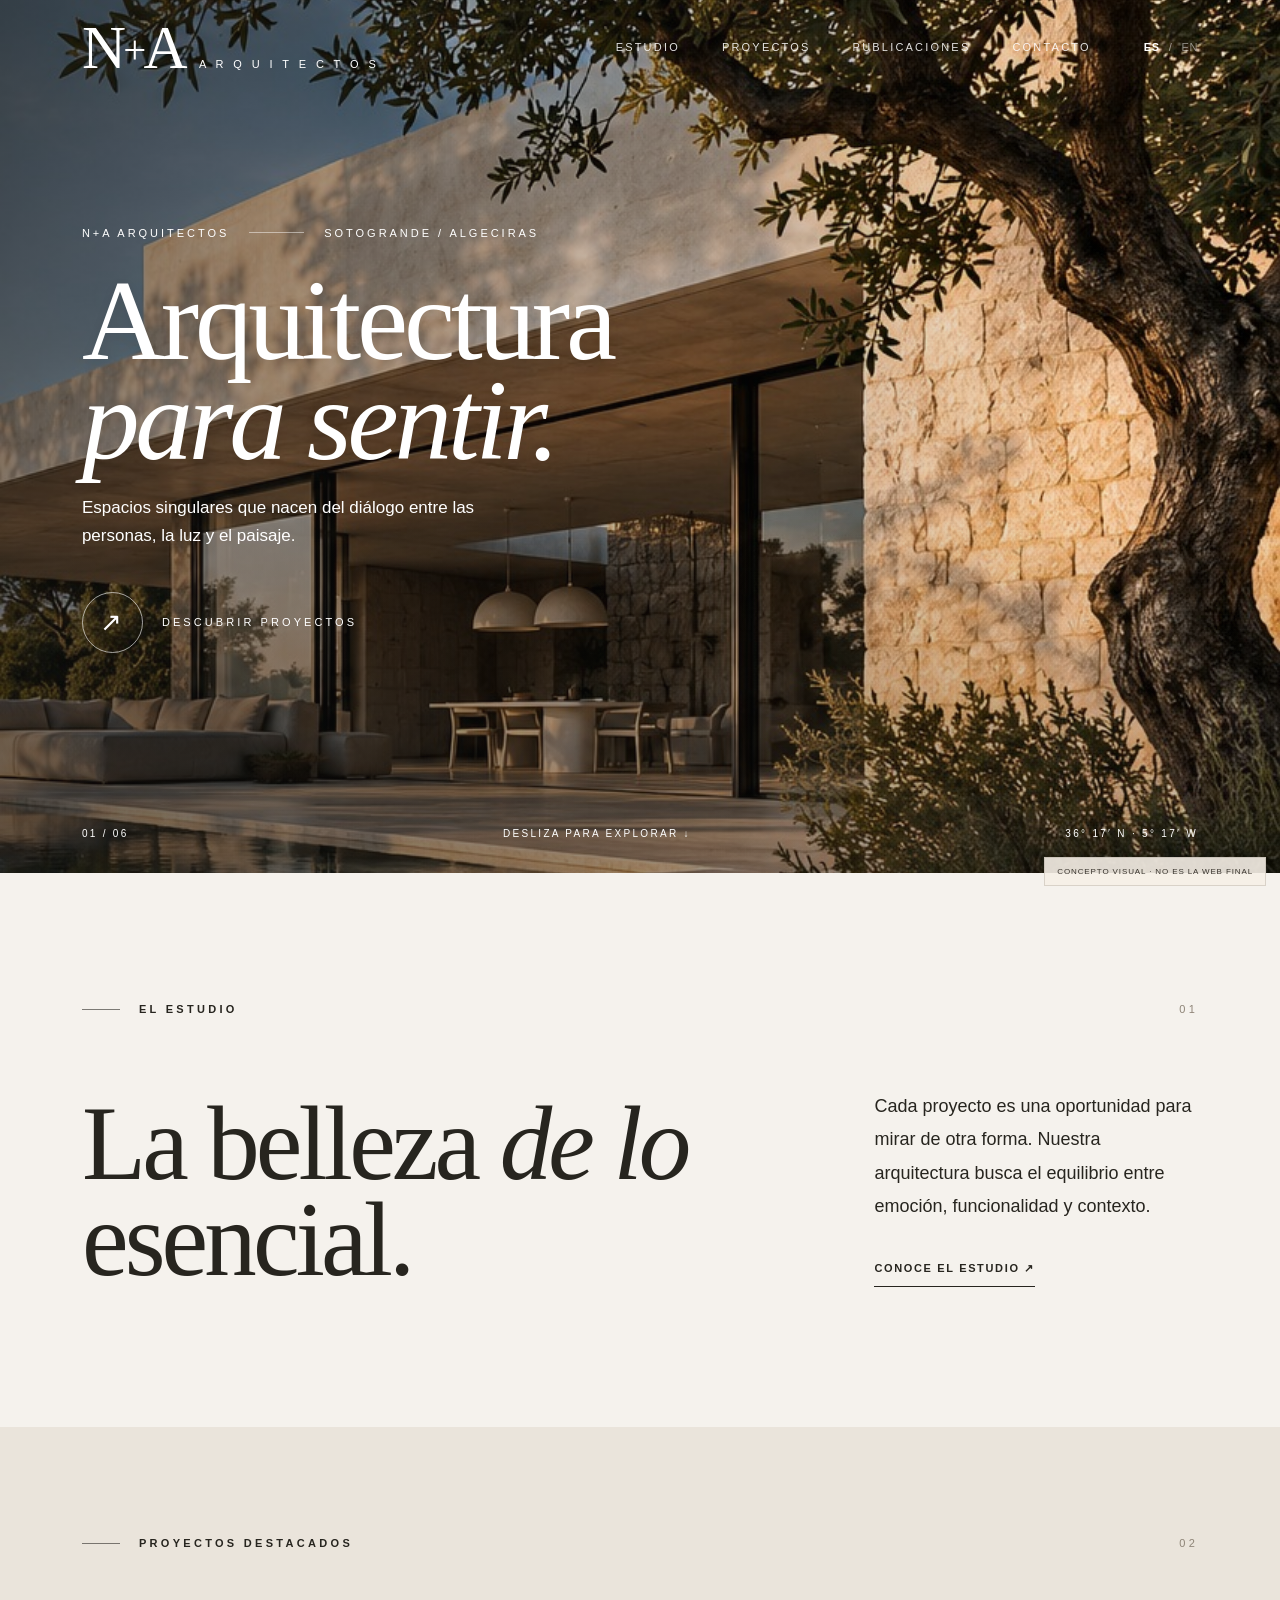
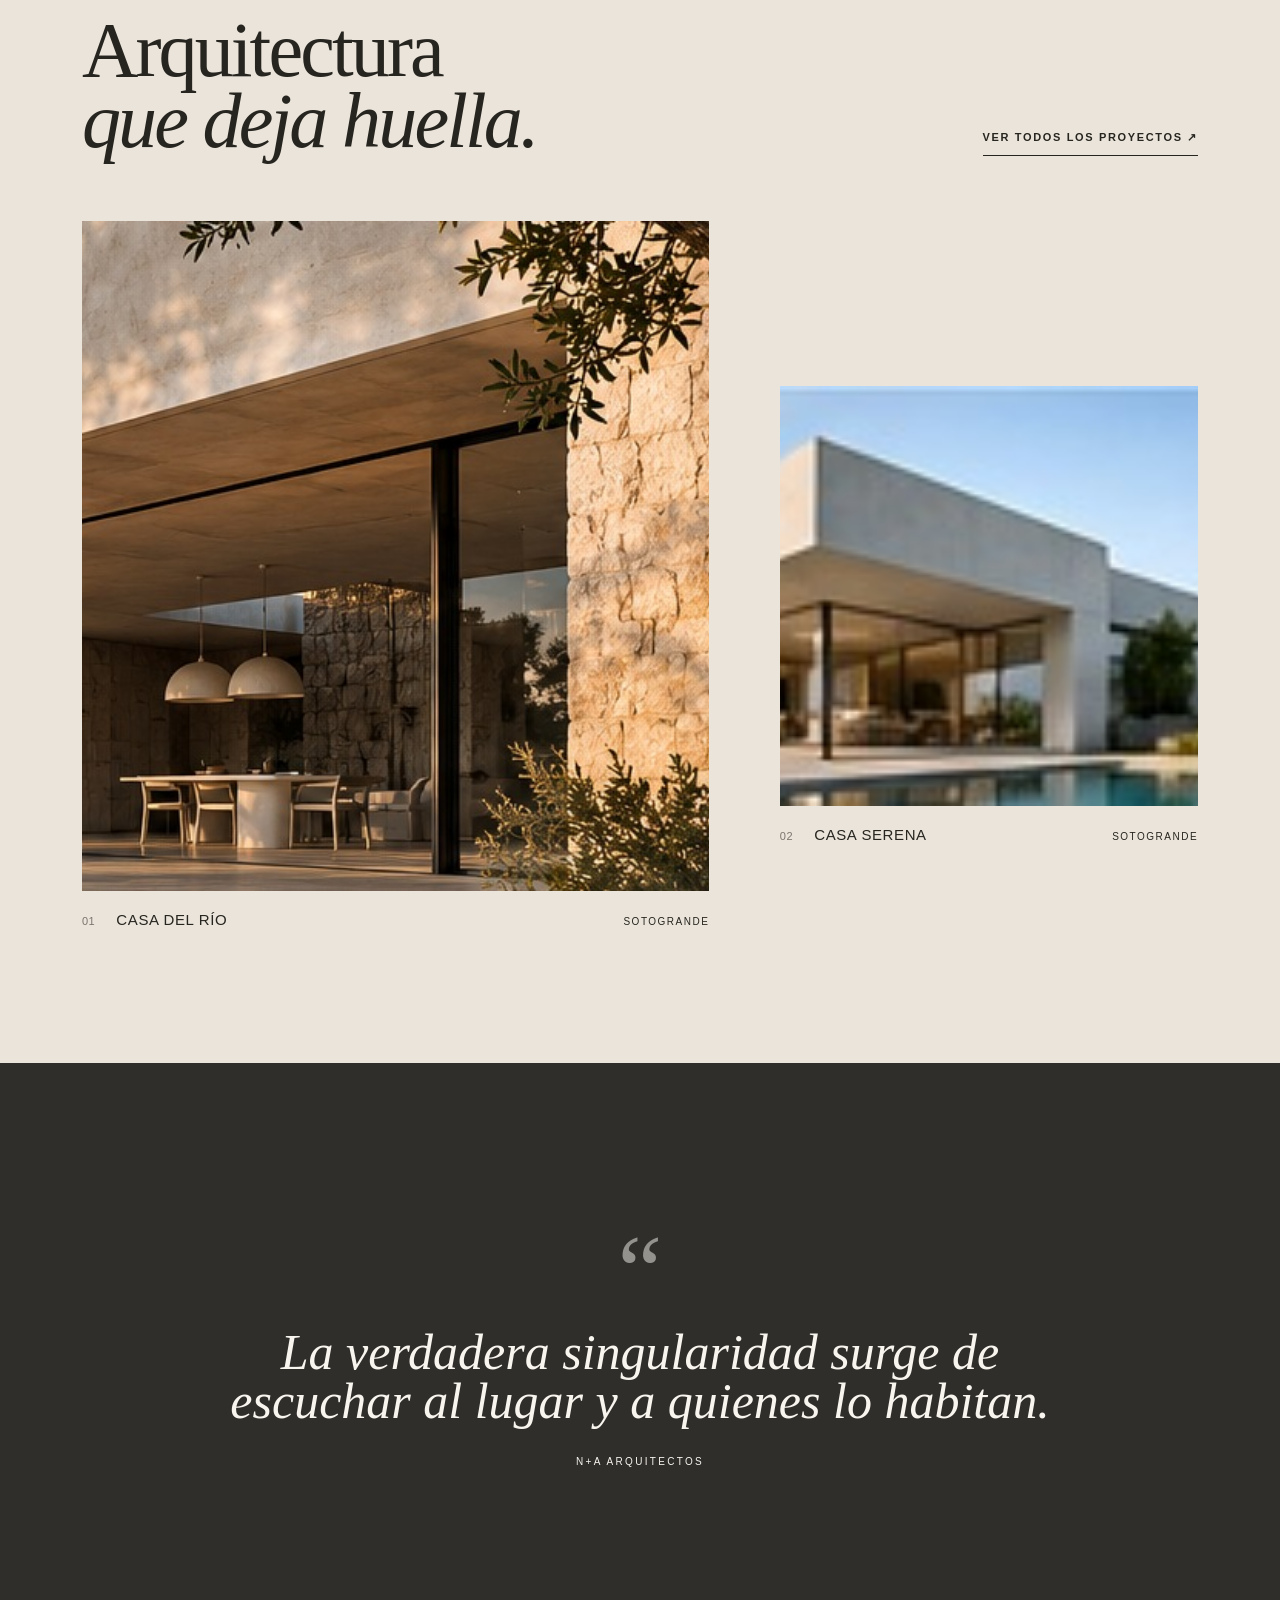
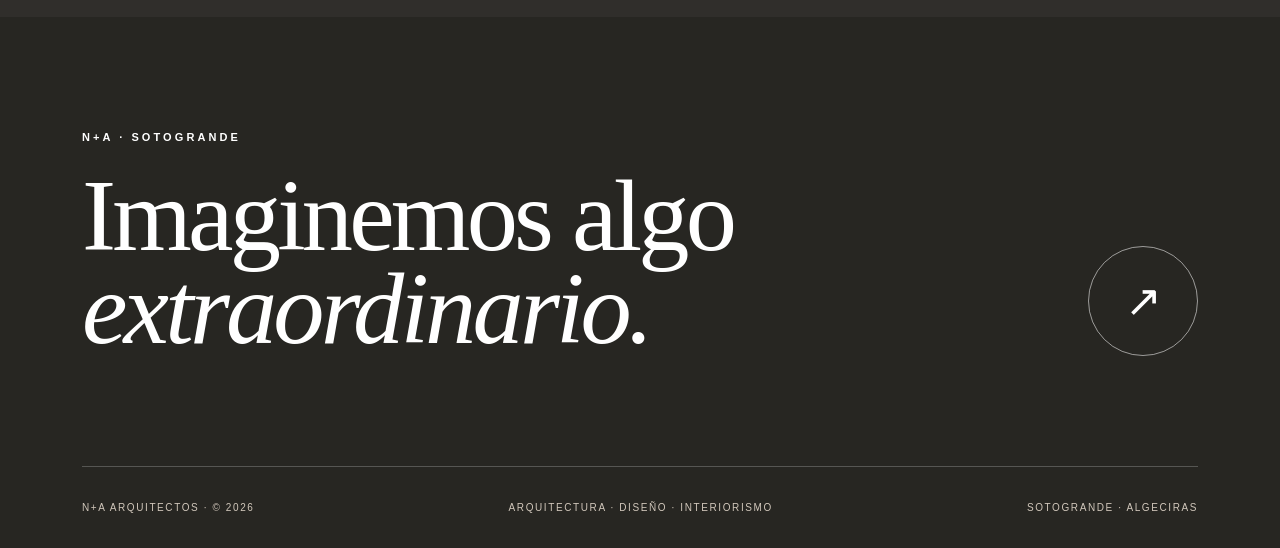
==== commit 4343bbd8: "Aplicar tipografia normal anterior (Arial/Georgia)" ====
--- a/index.html
+++ b/index.html
@@ -1,4 +1,4 @@
-<!doctype html><html lang="es"><head><meta charset="utf-8"><meta name="viewport" content="width=device-width,initial-scale=1"><title>Inicio · N+A Arquitectos — Concepto</title><meta name="description" content="Prototipo conceptual del rediseño N+A Arquitectos"><link rel="preconnect" href="https://fonts.googleapis.com"><link rel="preconnect" href="https://fonts.gstatic.com" crossorigin><link href="https://fonts.googleapis.com/css2?family=EB+Garamond:wght@400&family=Inter:wght@400..700&display=swap" rel="stylesheet"><link rel="stylesheet" href="styles.css"></head><body class="page-inicio"><header class="nav nav-overlay"><a class="identity" data-local href="index.html"><span class="monogram">N<span>+</span>A</span><span class="identity-small">A R Q U I T E C T O S</span></a><nav class="navigation"><a data-local class="" href="estudio.html"><span data-es="Estudio" data-en="Studio">Estudio</span></a><a data-local class="" href="proyectos.html"><span data-es="Proyectos" data-en="Projects">Proyectos</span></a><a data-local class="" href="publicaciones.html"><span data-es="Publicaciones" data-en="Press">Publicaciones</span></a><a data-local class="" href="contacto.html"><span data-es="Contacto" data-en="Contact">Contacto</span></a></nav><button class="menu-toggle" type="button" aria-label="Abrir el menú" aria-expanded="false">MENÚ <span>☰</span></button><div class="lang"><a data-lang="es" href="?lang=es">ES</a><i>/</i><a data-lang="en" href="?lang=en">EN</a></div></header><main>
+<!doctype html><html lang="es"><head><meta charset="utf-8"><meta name="viewport" content="width=device-width,initial-scale=1"><title>Inicio · N+A Arquitectos — Concepto</title><meta name="description" content="Prototipo conceptual del rediseño N+A Arquitectos"><link rel="stylesheet" href="styles.css"></head><body class="page-inicio"><header class="nav nav-overlay"><a class="identity" data-local href="index.html"><span class="monogram">N<span>+</span>A</span><span class="identity-small">A R Q U I T E C T O S</span></a><nav class="navigation"><a data-local class="" href="estudio.html"><span data-es="Estudio" data-en="Studio">Estudio</span></a><a data-local class="" href="proyectos.html"><span data-es="Proyectos" data-en="Projects">Proyectos</span></a><a data-local class="" href="publicaciones.html"><span data-es="Publicaciones" data-en="Press">Publicaciones</span></a><a data-local class="" href="contacto.html"><span data-es="Contacto" data-en="Contact">Contacto</span></a></nav><button class="menu-toggle" type="button" aria-label="Abrir el menú" aria-expanded="false">MENÚ <span>☰</span></button><div class="lang"><a data-lang="es" href="?lang=es">ES</a><i>/</i><a data-lang="en" href="?lang=en">EN</a></div></header><main>
 <section class="hero-home" style="--hero:url('assets/hero-villa.jpg')">
  <div class="hero-shade"></div><div class="hero-content"><div class="hero-top">N+A ARQUITECTOS <span class="line"></span> SOTOGRANDE / ALGECIRAS</div>
  <h1><span data-es="Arquitectura" data-en="Architecture">Arquitectura</span><br><em><span data-es="para sentir." data-en="to be felt.">para sentir.</span></em></h1>
--- a/styles.css
+++ b/styles.css
@@ -1,12 +1,12 @@
 :root{--cream:#f5f2ed;--paper:#ebe5dc;--ink:#27251f;--muted:#7b756e;--stone:#a49a8d;--accent:#b3a28d;--line:rgba(46,43,38,.23)}
-*{box-sizing:border-box}html{scroll-behavior:smooth}body{margin:0;background:var(--cream);color:var(--ink);font-family:'Inter','Arial',sans-serif;font-size:15px;-webkit-font-smoothing:antialiased}a{text-decoration:none;color:inherit}img{display:block;width:100%;height:100%;object-fit:cover}h1,h2,h3,p{margin:0}h1,h2,h3,.foot-title{font-family:'EB Garamond',Georgia,serif;font-weight:400;letter-spacing:-.037em;line-height:.91}h1 em,h2 em,.foot-title i{font-family:Georgia,serif;font-style:italic;font-weight:400}h1{font-size:clamp(76px,8.1vw,132px)}h2{font-size:clamp(58px,6.1vw,94px)}h3{font-size:34px}p{line-height:1.85}button,input,textarea{font:inherit}.section-wide{padding-left:6.4vw;padding-right:6.4vw}.nav{height:95px;display:flex;align-items:center;justify-content:space-between;padding:0 6.4vw;position:relative;z-index:6;background:var(--cream);border-bottom:1px solid rgba(52,47,40,.07)}.nav-overlay{position:absolute;top:0;left:0;right:0;background:transparent;border-color:transparent;color:#fff}.identity{display:flex;align-items:baseline;gap:18px;white-space:nowrap}.monogram{font-family:'EB Garamond',Georgia,serif;font-size:61px;line-height:1;letter-spacing:-.11em}.monogram span{font-size:.67em;vertical-align:12%;margin:0 4px}.identity-small{font-size:11px;letter-spacing:.31em;font-weight:500}.menu-toggle{display:none}.navigation{display:flex;align-items:center;gap:42px;margin-left:auto;margin-right:53px}.navigation a{font-size:11px;letter-spacing:.2em;text-transform:uppercase;opacity:.87;white-space:nowrap}.navigation a:hover,.navigation .is-active{opacity:1;text-decoration:underline;text-underline-offset:8px}.lang{display:flex;gap:9px;align-items:center;font-size:11px;letter-spacing:.06em}.lang a{opacity:.5}.lang a.current{opacity:1;font-weight:600}.lang i{font-style:normal;opacity:.55}.eyebrow{display:flex;gap:19px;align-items:center;letter-spacing:.3em;font-size:11px;font-weight:550;text-transform:uppercase}.eyebrow .line{width:38px;height:1px;background:currentColor;display:inline-block;opacity:.58}.eyebrow b{font-weight:500;margin-left:auto;color:#8e8477}.eyebrow-small,.small-cap{letter-spacing:.28em;font-size:11px;font-weight:550}.hero-home{height:min(900px,97vh);min-height:740px;position:relative;color:#fff;background-image:var(--hero);background-size:cover;background-position:center 49%;overflow:hidden}.hero-shade{position:absolute;inset:0;background:linear-gradient(90deg,rgba(14,16,15,.51) 0%,rgba(14,16,15,.26) 45%,rgba(14,16,15,.03) 85%),linear-gradient(0deg,rgba(16,13,11,.25),transparent 42%)}.hero-content{position:absolute;top:26%;left:6.4vw;max-width:900px}.hero-top{font-size:11px;letter-spacing:.27em;display:flex;gap:20px;align-items:center}.hero-top .line{width:55px;border-top:1px solid #fff7}.hero-content h1{font-size:clamp(96px,9vw,148px);margin:31px 0 24px;line-height:.87;text-shadow:0 3px 12px #0001}.hero-content p{font-size:17px;line-height:1.6;max-width:460px;font-weight:300}.link-arrow{display:flex;align-items:center;gap:19px;margin-top:43px;font-size:11px;letter-spacing:.28em;font-weight:500}.round-arrow{display:flex;align-items:center;justify-content:center;width:61px;height:61px;border:1px solid #fff9;border-radius:50%;font-size:26px}.hero-bottom{position:absolute;bottom:34px;left:6.4vw;right:6.4vw;display:flex;justify-content:space-between;letter-spacing:.23em;font-size:10px}.manifesto{padding-top:130px;padding-bottom:140px}.manifesto-grid{display:grid;grid-template-columns:1.2fr .6fr;gap:13%;align-items:end;margin-top:75px}.manifesto-grid h2{font-size:105px}.manifesto-grid p{font-size:18px;max-width:430px}.text-link{display:inline-block;margin-top:39px;border-bottom:1px solid currentColor;padding-bottom:11px;font-size:11px;letter-spacing:.15em;font-weight:600}.feature-section{padding-top:110px;padding-bottom:135px;background:#eae4db}.feature-top{display:flex;align-items:flex-end;justify-content:space-between;margin:65px 0}.feature-grid{display:grid;grid-template-columns:1.35fr .9fr;gap:5.5vw;align-items:start}.feature-image{display:block}.feature-tall .feature-image{height:670px}.feature-image img{width:100%;object-fit:cover}.feature-tall img{height:670px}.feature-short{margin-top:165px}.feature-short img{height:420px}.feature-image span{display:flex;gap:21px;align-items:baseline;margin-top:20px;font-size:15px;letter-spacing:.04em}.feature-image b{font-size:11px;font-weight:500;color:var(--muted)}.feature-image small{margin-left:auto;font-size:10px;letter-spacing:.15em}.quote-section{padding:150px 15vw;text-align:center;background:#302e2b;color:#f8f5ef}.quote-section>span{font:100px 'EB Garamond';opacity:.5}.quote-section p{font:italic 50px/.98 'EB Garamond',serif;margin:0 auto 30px;max-width:850px}.quote-section div{letter-spacing:.23em;font-size:10px}.simple-top{padding-top:100px;padding-bottom:140px}.title-row{display:flex;justify-content:space-between;align-items:end;gap:40px;margin:55px 0 83px}.title-row p{width:300px;max-width:28%;font-size:15px;color:#605c56}.filter-row{padding:22px 0;border-top:1px solid var(--line);display:flex;gap:45px;align-items:center;font-size:10px;letter-spacing:.2em;color:#8b8178}.filter-row .filter-active{color:var(--ink);border-bottom:1px solid var(--ink);padding-bottom:8px}.filter-row .count{margin-left:auto}.projects-grid{display:grid;grid-template-columns:1fr 1fr;gap:85px 42px;margin-top:37px}.project-card{display:block}.project-card:nth-child(even){margin-top:155px}.project-photo{height:520px;position:relative;overflow:hidden}.project-card:nth-child(3n) .project-photo{height:620px}.project-photo img{transition:transform .6s ease;filter:saturate(.83)}.project-card:hover img{transform:scale(1.045)}.project-open{position:absolute;right:25px;bottom:22px;background:#f5f2eddd;width:48px;height:48px;display:flex;align-items:center;justify-content:center;border-radius:50%;font-size:21px}.project-info{display:flex;align-items:center;gap:22px;padding-top:20px}.project-number{font-size:11px;color:var(--muted)}.project-info h3{font-size:41px}.project-info>span:last-child{font-size:10px;letter-spacing:.17em;color:var(--muted);margin-left:auto}.project-hero{height:min(880px,96vh);min-height:740px;position:relative;color:#fff}.project-hero-photo,.project-hero-overlay{position:absolute;inset:0}.project-hero-photo img{object-position:center 48%;filter:contrast(.94) brightness(.8)}.project-hero-overlay{background:linear-gradient(90deg,#10141188,transparent 75%),linear-gradient(0deg,#12120f88,transparent 55%)}.project-hero-meta{position:absolute;top:185px;left:6.4vw;letter-spacing:.21em;font-size:11px}.project-hero-meta span{padding:0 14px}.project-hero-title{position:absolute;bottom:155px;left:6.4vw}.project-hero-title>span{font-size:11px;letter-spacing:.2em}.project-hero-title h1{margin-top:20px;font-size:170px}.project-hero-foot{position:absolute;bottom:40px;left:6.4vw;right:6.4vw;display:flex;justify-content:space-between;font-size:11px;letter-spacing:.2em}.project-story{padding-top:120px;padding-bottom:130px}.project-story-grid{display:grid;grid-template-columns:1.2fr 1fr;gap:80px;margin:60px 0 110px}.project-story-grid p{max-width:530px;font-size:17px}.spec-grid{display:grid;grid-template-columns:1fr 1fr;gap:36px;margin-top:54px;padding-top:22px;border-top:1px solid var(--line)}.spec-grid div{display:flex;flex-direction:column;gap:12px}.spec-grid small{letter-spacing:.13em;color:var(--muted);font-size:10px}.spec-grid strong{font-size:14px;font-weight:500}.story-gallery{display:grid;grid-template-columns:1.3fr .7fr;gap:40px}.story-gallery>div:first-child{height:630px}.story-gallery>div:last-child{height:500px;margin-top:140px}.back-projects{margin-top:80px}.studio-intro{padding-top:100px;padding-bottom:90px}.studio-headline{display:flex;justify-content:space-between;align-items:end;gap:75px;margin-top:60px}.studio-headline h1{font-size:119px}.studio-aside{width:270px;flex:0 0 270px;margin-bottom:10px}.studio-aside img{height:200px;filter:saturate(.6)}.studio-aside p{padding-top:27px;font-size:15px;color:#605950}.studio-photo{height:730px;position:relative}.studio-photo img{object-position:center}.studio-photo span{position:absolute;bottom:30px;left:6.4vw;letter-spacing:.2em;font-size:10px;color:#fff;text-shadow:0 1px 5px #000}.studio-philosophy{padding-top:130px;padding-bottom:145px}.split-studio{display:grid;grid-template-columns:1fr .75fr;gap:15%;margin:80px 0 100px}.split-studio p{font-size:16px;margin-bottom:20px}.founder-names{display:grid;grid-template-columns:1fr 1fr;gap:75px;border-top:1px solid var(--line);padding-top:45px}.founder-names>div{color:var(--muted);font-size:11px}.founder-names h3{font-size:48px;margin:21px 0;color:var(--ink)}.founder-names span{letter-spacing:.16em}.press-intro{padding-top:100px;padding-bottom:155px}.press-grid{display:grid;grid-template-columns:repeat(3,1fr);gap:75px 33px;margin-top:70px}.press-image{height:435px;position:relative}.press-image img{filter:saturate(.6)}.press-image span{position:absolute;top:20px;left:20px;color:#fff;background:#27251fbb;padding:10px;font-size:9px;letter-spacing:.14em}.press-caps{display:flex;justify-content:space-between;margin-top:21px;letter-spacing:.15em;font-size:10px}.press-caps span{color:var(--muted)}.press-card h3{margin:13px 0 20px;font-size:36px}.press-underline{border-bottom:1px solid var(--line)}.contact-hero{height:520px;position:relative;color:#fff}.contact-image{position:absolute;inset:0}.contact-image img{filter:brightness(.62);object-position:center 40%}.contact-content{position:relative;padding-top:155px}.contact-content h1{font-size:104px;margin:25px 0}.contact-content p{max-width:430px;font-size:15px}.contact-details{display:grid;grid-template-columns:1fr 1fr;gap:11%;padding-top:110px;padding-bottom:160px}.contact-left h2{margin:34px 0 75px}.contact-data{display:flex;flex-direction:column;gap:30px}.contact-data>div{display:grid;grid-template-columns:120px 1fr;gap:18px;padding-bottom:30px;border-bottom:1px solid var(--line)}.contact-data span{font-size:10px;letter-spacing:.18em;color:var(--muted)}.contact-data strong{font-size:14px;line-height:1.8;font-weight:400}.contact-form-block{background:#e9e3da;padding:55px 57px;align-self:start}.contact-form-block form{display:flex;flex-direction:column;gap:32px;margin-top:38px}.contact-form-block label{display:flex;flex-direction:column;gap:12px;font-size:10px;letter-spacing:.17em}.contact-form-block input,.contact-form-block textarea{width:100%;padding:12px 0;border:0;background:transparent;border-bottom:1px solid #877a6e;border-radius:0;outline:0;letter-spacing:0;font-size:14px}.contact-form-block textarea{resize:vertical}.send-prototype{padding:19px 23px;background:#252420;color:#fff;border:0;text-align:left;font-size:11px;letter-spacing:.16em;cursor:pointer;display:flex;justify-content:space-between}.contact-form-block form small{font-size:11px;line-height:1.55;color:#827b72}.form-message{font-size:12px}.footer{background:#272622;color:#fff;padding:110px 6.4vw 35px}.foot-head{display:flex;justify-content:space-between;align-items:end;padding-bottom:110px;border-bottom:1px solid #ffffff38}.foot-title{font-size:clamp(70px,8vw,118px);margin-top:25px}.foot-circle{border:1px solid #ffffff8a;border-radius:50%;width:110px;height:110px;display:grid;place-items:center;font-size:44px}.foot-bottom{display:flex;justify-content:space-between;gap:30px;margin-top:35px;letter-spacing:.16em;font-size:10px;color:#d1c7bb}.concept-tag{position:fixed;bottom:14px;right:14px;z-index:12;font-size:8px;background:#f6f0e7e5;color:#39342d;padding:9px 12px;letter-spacing:.11em;border:1px solid #ada59866}
+*{box-sizing:border-box}html{scroll-behavior:smooth}body{margin:0;background:var(--cream);color:var(--ink);font-family:Arial,sans-serif;font-size:15px;-webkit-font-smoothing:antialiased}a{text-decoration:none;color:inherit}img{display:block;width:100%;height:100%;object-fit:cover}h1,h2,h3,p{margin:0}h1,h2,h3,.foot-title{font-family:Georgia,serif;font-weight:400;letter-spacing:-.037em;line-height:.91}h1 em,h2 em,.foot-title i{font-family:Georgia,serif;font-style:italic;font-weight:400}h1{font-size:clamp(76px,8.1vw,132px)}h2{font-size:clamp(58px,6.1vw,94px)}h3{font-size:34px}p{line-height:1.85}button,input,textarea{font:inherit}.section-wide{padding-left:6.4vw;padding-right:6.4vw}.nav{height:95px;display:flex;align-items:center;justify-content:space-between;padding:0 6.4vw;position:relative;z-index:6;background:var(--cream);border-bottom:1px solid rgba(52,47,40,.07)}.nav-overlay{position:absolute;top:0;left:0;right:0;background:transparent;border-color:transparent;color:#fff}.identity{display:flex;align-items:baseline;gap:18px;white-space:nowrap}.monogram{font-family:Georgia,serif;font-size:61px;line-height:1;letter-spacing:-.11em}.monogram span{font-size:.67em;vertical-align:12%;margin:0 4px}.identity-small{font-size:11px;letter-spacing:.31em;font-weight:500}.menu-toggle{display:none}.navigation{display:flex;align-items:center;gap:42px;margin-left:auto;margin-right:53px}.navigation a{font-size:11px;letter-spacing:.2em;text-transform:uppercase;opacity:.87;white-space:nowrap}.navigation a:hover,.navigation .is-active{opacity:1;text-decoration:underline;text-underline-offset:8px}.lang{display:flex;gap:9px;align-items:center;font-size:11px;letter-spacing:.06em}.lang a{opacity:.5}.lang a.current{opacity:1;font-weight:600}.lang i{font-style:normal;opacity:.55}.eyebrow{display:flex;gap:19px;align-items:center;letter-spacing:.3em;font-size:11px;font-weight:550;text-transform:uppercase}.eyebrow .line{width:38px;height:1px;background:currentColor;display:inline-block;opacity:.58}.eyebrow b{font-weight:500;margin-left:auto;color:#8e8477}.eyebrow-small,.small-cap{letter-spacing:.28em;font-size:11px;font-weight:550}.hero-home{height:min(900px,97vh);min-height:740px;position:relative;color:#fff;background-image:var(--hero);background-size:cover;background-position:center 49%;overflow:hidden}.hero-shade{position:absolute;inset:0;background:linear-gradient(90deg,rgba(14,16,15,.51) 0%,rgba(14,16,15,.26) 45%,rgba(14,16,15,.03) 85%),linear-gradient(0deg,rgba(16,13,11,.25),transparent 42%)}.hero-content{position:absolute;top:26%;left:6.4vw;max-width:900px}.hero-top{font-size:11px;letter-spacing:.27em;display:flex;gap:20px;align-items:center}.hero-top .line{width:55px;border-top:1px solid #fff7}.hero-content h1{font-size:clamp(96px,9vw,148px);margin:31px 0 24px;line-height:.87;text-shadow:0 3px 12px #0001}.hero-content p{font-size:17px;line-height:1.6;max-width:460px;font-weight:300}.link-arrow{display:flex;align-items:center;gap:19px;margin-top:43px;font-size:11px;letter-spacing:.28em;font-weight:500}.round-arrow{display:flex;align-items:center;justify-content:center;width:61px;height:61px;border:1px solid #fff9;border-radius:50%;font-size:26px}.hero-bottom{position:absolute;bottom:34px;left:6.4vw;right:6.4vw;display:flex;justify-content:space-between;letter-spacing:.23em;font-size:10px}.manifesto{padding-top:130px;padding-bottom:140px}.manifesto-grid{display:grid;grid-template-columns:1.2fr .6fr;gap:13%;align-items:end;margin-top:75px}.manifesto-grid h2{font-size:105px}.manifesto-grid p{font-size:18px;max-width:430px}.text-link{display:inline-block;margin-top:39px;border-bottom:1px solid currentColor;padding-bottom:11px;font-size:11px;letter-spacing:.15em;font-weight:600}.feature-section{padding-top:110px;padding-bottom:135px;background:#eae4db}.feature-top{display:flex;align-items:flex-end;justify-content:space-between;margin:65px 0}.feature-grid{display:grid;grid-template-columns:1.35fr .9fr;gap:5.5vw;align-items:start}.feature-image{display:block}.feature-tall .feature-image{height:670px}.feature-image img{width:100%;object-fit:cover}.feature-tall img{height:670px}.feature-short{margin-top:165px}.feature-short img{height:420px}.feature-image span{display:flex;gap:21px;align-items:baseline;margin-top:20px;font-size:15px;letter-spacing:.04em}.feature-image b{font-size:11px;font-weight:500;color:var(--muted)}.feature-image small{margin-left:auto;font-size:10px;letter-spacing:.15em}.quote-section{padding:150px 15vw;text-align:center;background:#302e2b;color:#f8f5ef}.quote-section>span{font:100px 'EB Garamond';opacity:.5}.quote-section p{font:italic 50px/.98 'EB Garamond',serif;margin:0 auto 30px;max-width:850px}.quote-section div{letter-spacing:.23em;font-size:10px}.simple-top{padding-top:100px;padding-bottom:140px}.title-row{display:flex;justify-content:space-between;align-items:end;gap:40px;margin:55px 0 83px}.title-row p{width:300px;max-width:28%;font-size:15px;color:#605c56}.filter-row{padding:22px 0;border-top:1px solid var(--line);display:flex;gap:45px;align-items:center;font-size:10px;letter-spacing:.2em;color:#8b8178}.filter-row .filter-active{color:var(--ink);border-bottom:1px solid var(--ink);padding-bottom:8px}.filter-row .count{margin-left:auto}.projects-grid{display:grid;grid-template-columns:1fr 1fr;gap:85px 42px;margin-top:37px}.project-card{display:block}.project-card:nth-child(even){margin-top:155px}.project-photo{height:520px;position:relative;overflow:hidden}.project-card:nth-child(3n) .project-photo{height:620px}.project-photo img{transition:transform .6s ease;filter:saturate(.83)}.project-card:hover img{transform:scale(1.045)}.project-open{position:absolute;right:25px;bottom:22px;background:#f5f2eddd;width:48px;height:48px;display:flex;align-items:center;justify-content:center;border-radius:50%;font-size:21px}.project-info{display:flex;align-items:center;gap:22px;padding-top:20px}.project-number{font-size:11px;color:var(--muted)}.project-info h3{font-size:41px}.project-info>span:last-child{font-size:10px;letter-spacing:.17em;color:var(--muted);margin-left:auto}.project-hero{height:min(880px,96vh);min-height:740px;position:relative;color:#fff}.project-hero-photo,.project-hero-overlay{position:absolute;inset:0}.project-hero-photo img{object-position:center 48%;filter:contrast(.94) brightness(.8)}.project-hero-overlay{background:linear-gradient(90deg,#10141188,transparent 75%),linear-gradient(0deg,#12120f88,transparent 55%)}.project-hero-meta{position:absolute;top:185px;left:6.4vw;letter-spacing:.21em;font-size:11px}.project-hero-meta span{padding:0 14px}.project-hero-title{position:absolute;bottom:155px;left:6.4vw}.project-hero-title>span{font-size:11px;letter-spacing:.2em}.project-hero-title h1{margin-top:20px;font-size:170px}.project-hero-foot{position:absolute;bottom:40px;left:6.4vw;right:6.4vw;display:flex;justify-content:space-between;font-size:11px;letter-spacing:.2em}.project-story{padding-top:120px;padding-bottom:130px}.project-story-grid{display:grid;grid-template-columns:1.2fr 1fr;gap:80px;margin:60px 0 110px}.project-story-grid p{max-width:530px;font-size:17px}.spec-grid{display:grid;grid-template-columns:1fr 1fr;gap:36px;margin-top:54px;padding-top:22px;border-top:1px solid var(--line)}.spec-grid div{display:flex;flex-direction:column;gap:12px}.spec-grid small{letter-spacing:.13em;color:var(--muted);font-size:10px}.spec-grid strong{font-size:14px;font-weight:500}.story-gallery{display:grid;grid-template-columns:1.3fr .7fr;gap:40px}.story-gallery>div:first-child{height:630px}.story-gallery>div:last-child{height:500px;margin-top:140px}.back-projects{margin-top:80px}.studio-intro{padding-top:100px;padding-bottom:90px}.studio-headline{display:flex;justify-content:space-between;align-items:end;gap:75px;margin-top:60px}.studio-headline h1{font-size:119px}.studio-aside{width:270px;flex:0 0 270px;margin-bottom:10px}.studio-aside img{height:200px;filter:saturate(.6)}.studio-aside p{padding-top:27px;font-size:15px;color:#605950}.studio-photo{height:730px;position:relative}.studio-photo img{object-position:center}.studio-photo span{position:absolute;bottom:30px;left:6.4vw;letter-spacing:.2em;font-size:10px;color:#fff;text-shadow:0 1px 5px #000}.studio-philosophy{padding-top:130px;padding-bottom:145px}.split-studio{display:grid;grid-template-columns:1fr .75fr;gap:15%;margin:80px 0 100px}.split-studio p{font-size:16px;margin-bottom:20px}.founder-names{display:grid;grid-template-columns:1fr 1fr;gap:75px;border-top:1px solid var(--line);padding-top:45px}.founder-names>div{color:var(--muted);font-size:11px}.founder-names h3{font-size:48px;margin:21px 0;color:var(--ink)}.founder-names span{letter-spacing:.16em}.press-intro{padding-top:100px;padding-bottom:155px}.press-grid{display:grid;grid-template-columns:repeat(3,1fr);gap:75px 33px;margin-top:70px}.press-image{height:435px;position:relative}.press-image img{filter:saturate(.6)}.press-image span{position:absolute;top:20px;left:20px;color:#fff;background:#27251fbb;padding:10px;font-size:9px;letter-spacing:.14em}.press-caps{display:flex;justify-content:space-between;margin-top:21px;letter-spacing:.15em;font-size:10px}.press-caps span{color:var(--muted)}.press-card h3{margin:13px 0 20px;font-size:36px}.press-underline{border-bottom:1px solid var(--line)}.contact-hero{height:520px;position:relative;color:#fff}.contact-image{position:absolute;inset:0}.contact-image img{filter:brightness(.62);object-position:center 40%}.contact-content{position:relative;padding-top:155px}.contact-content h1{font-size:104px;margin:25px 0}.contact-content p{max-width:430px;font-size:15px}.contact-details{display:grid;grid-template-columns:1fr 1fr;gap:11%;padding-top:110px;padding-bottom:160px}.contact-left h2{margin:34px 0 75px}.contact-data{display:flex;flex-direction:column;gap:30px}.contact-data>div{display:grid;grid-template-columns:120px 1fr;gap:18px;padding-bottom:30px;border-bottom:1px solid var(--line)}.contact-data span{font-size:10px;letter-spacing:.18em;color:var(--muted)}.contact-data strong{font-size:14px;line-height:1.8;font-weight:400}.contact-form-block{background:#e9e3da;padding:55px 57px;align-self:start}.contact-form-block form{display:flex;flex-direction:column;gap:32px;margin-top:38px}.contact-form-block label{display:flex;flex-direction:column;gap:12px;font-size:10px;letter-spacing:.17em}.contact-form-block input,.contact-form-block textarea{width:100%;padding:12px 0;border:0;background:transparent;border-bottom:1px solid #877a6e;border-radius:0;outline:0;letter-spacing:0;font-size:14px}.contact-form-block textarea{resize:vertical}.send-prototype{padding:19px 23px;background:#252420;color:#fff;border:0;text-align:left;font-size:11px;letter-spacing:.16em;cursor:pointer;display:flex;justify-content:space-between}.contact-form-block form small{font-size:11px;line-height:1.55;color:#827b72}.form-message{font-size:12px}.footer{background:#272622;color:#fff;padding:110px 6.4vw 35px}.foot-head{display:flex;justify-content:space-between;align-items:end;padding-bottom:110px;border-bottom:1px solid #ffffff38}.foot-title{font-size:clamp(70px,8vw,118px);margin-top:25px}.foot-circle{border:1px solid #ffffff8a;border-radius:50%;width:110px;height:110px;display:grid;place-items:center;font-size:44px}.foot-bottom{display:flex;justify-content:space-between;gap:30px;margin-top:35px;letter-spacing:.16em;font-size:10px;color:#d1c7bb}.concept-tag{position:fixed;bottom:14px;right:14px;z-index:12;font-size:8px;background:#f6f0e7e5;color:#39342d;padding:9px 12px;letter-spacing:.11em;border:1px solid #ada59866}
 @media(max-width:950px){.navigation{gap:14px;margin-right:15px}.navigation a{font-size:9px}.identity-small{display:none}.section-wide{padding-left:5vw;padding-right:5vw}.nav{padding:0 5vw}.hero-content{left:5vw}.hero-bottom{left:5vw;right:5vw}.title-row{display:block}.title-row p{max-width:500px;width:auto;margin-top:30px}.manifesto-grid{gap:5%}.studio-headline h1{font-size:90px}.studio-aside{display:none}.project-hero-title h1{font-size:120px}.project-photo{height:360px}}@media(max-width:650px){.nav{height:76px}.monogram{font-size:49px}.navigation{gap:10px;flex-wrap:wrap;justify-content:end;margin-left:20px;margin-right:10px}.navigation a{font-size:8px;letter-spacing:.06em}.lang{font-size:9px}.hero-home{min-height:700px;height:90vh}.hero-content{top:29%}.hero-content h1{font-size:78px}.hero-content p{font-size:14px}.hero-top{font-size:9px}.hero-bottom{font-size:8px}.hero-bottom span:last-child{display:none}h1{font-size:66px}h2{font-size:62px}.manifesto{padding-top:90px;padding-bottom:90px}.manifesto-grid,.feature-grid,.project-story-grid,.split-studio,.contact-details{display:block}.manifesto-grid h2{font-size:72px;margin-bottom:30px}.feature-short{margin-top:55px}.feature-tall img,.feature-short img{height:400px}.feature-top{display:block}.projects-grid,.press-grid{grid-template-columns:1fr;gap:55px}.project-card:nth-child(even){margin-top:0}.project-photo{height:420px}.project-info h3{font-size:32px}.filter-row{gap:14px;flex-wrap:wrap}.filter-row .count{display:none}.simple-top,.studio-intro,.press-intro{padding-top:70px}.title-row{margin-bottom:50px}.project-hero-title h1{font-size:92px}.project-hero-meta{top:130px;font-size:9px}.project-story-grid h2{margin-bottom:45px}.story-gallery{grid-template-columns:1fr;gap:25px}.story-gallery>div:first-child,.story-gallery>div:last-child{height:400px;margin:0}.studio-headline h1{font-size:66px}.studio-photo{height:440px}.studio-philosophy{padding-top:80px;padding-bottom:80px}.split-studio h2{margin-bottom:45px}.founder-names{grid-template-columns:1fr;gap:40px}.press-image{height:420px}.contact-hero{height:550px}.contact-content{padding-top:130px}.contact-content h1{font-size:75px}.contact-form-block{margin-top:65px;padding:35px 27px}.foot-head{padding-bottom:65px}.foot-title{font-size:60px}.foot-circle{width:70px;height:70px}.foot-bottom{display:block;line-height:2.5}.quote-section{padding:100px 8vw}.quote-section p{font-size:40px}}
 
 @media(max-width:650px){
  .navigation{display:none;position:absolute;top:76px;left:0;right:0;background:var(--cream);color:var(--ink);padding:28px 5vw;flex-direction:column;align-items:flex-start;gap:22px;box-shadow:0 17px 24px #0002;margin:0;z-index:50}
  .nav.menu-open .navigation{display:flex}
  .navigation a{font-size:12px;letter-spacing:.17em}
- .menu-toggle{display:block;border:0;background:transparent;color:inherit;letter-spacing:.1em;font:10px 'Inter',Arial,sans-serif;padding:8px;position:absolute;right:13px;top:24px;cursor:pointer}
+ .menu-toggle{display:block;border:0;background:transparent;color:inherit;letter-spacing:.1em;font:10px Arial,sans-serif;padding:8px;position:absolute;right:13px;top:24px;cursor:pointer}
  .menu-toggle span{font-size:15px;margin-left:4px}
  .lang{position:absolute;right:98px;top:33px;font-size:10px}
  .foot-head{display:block}
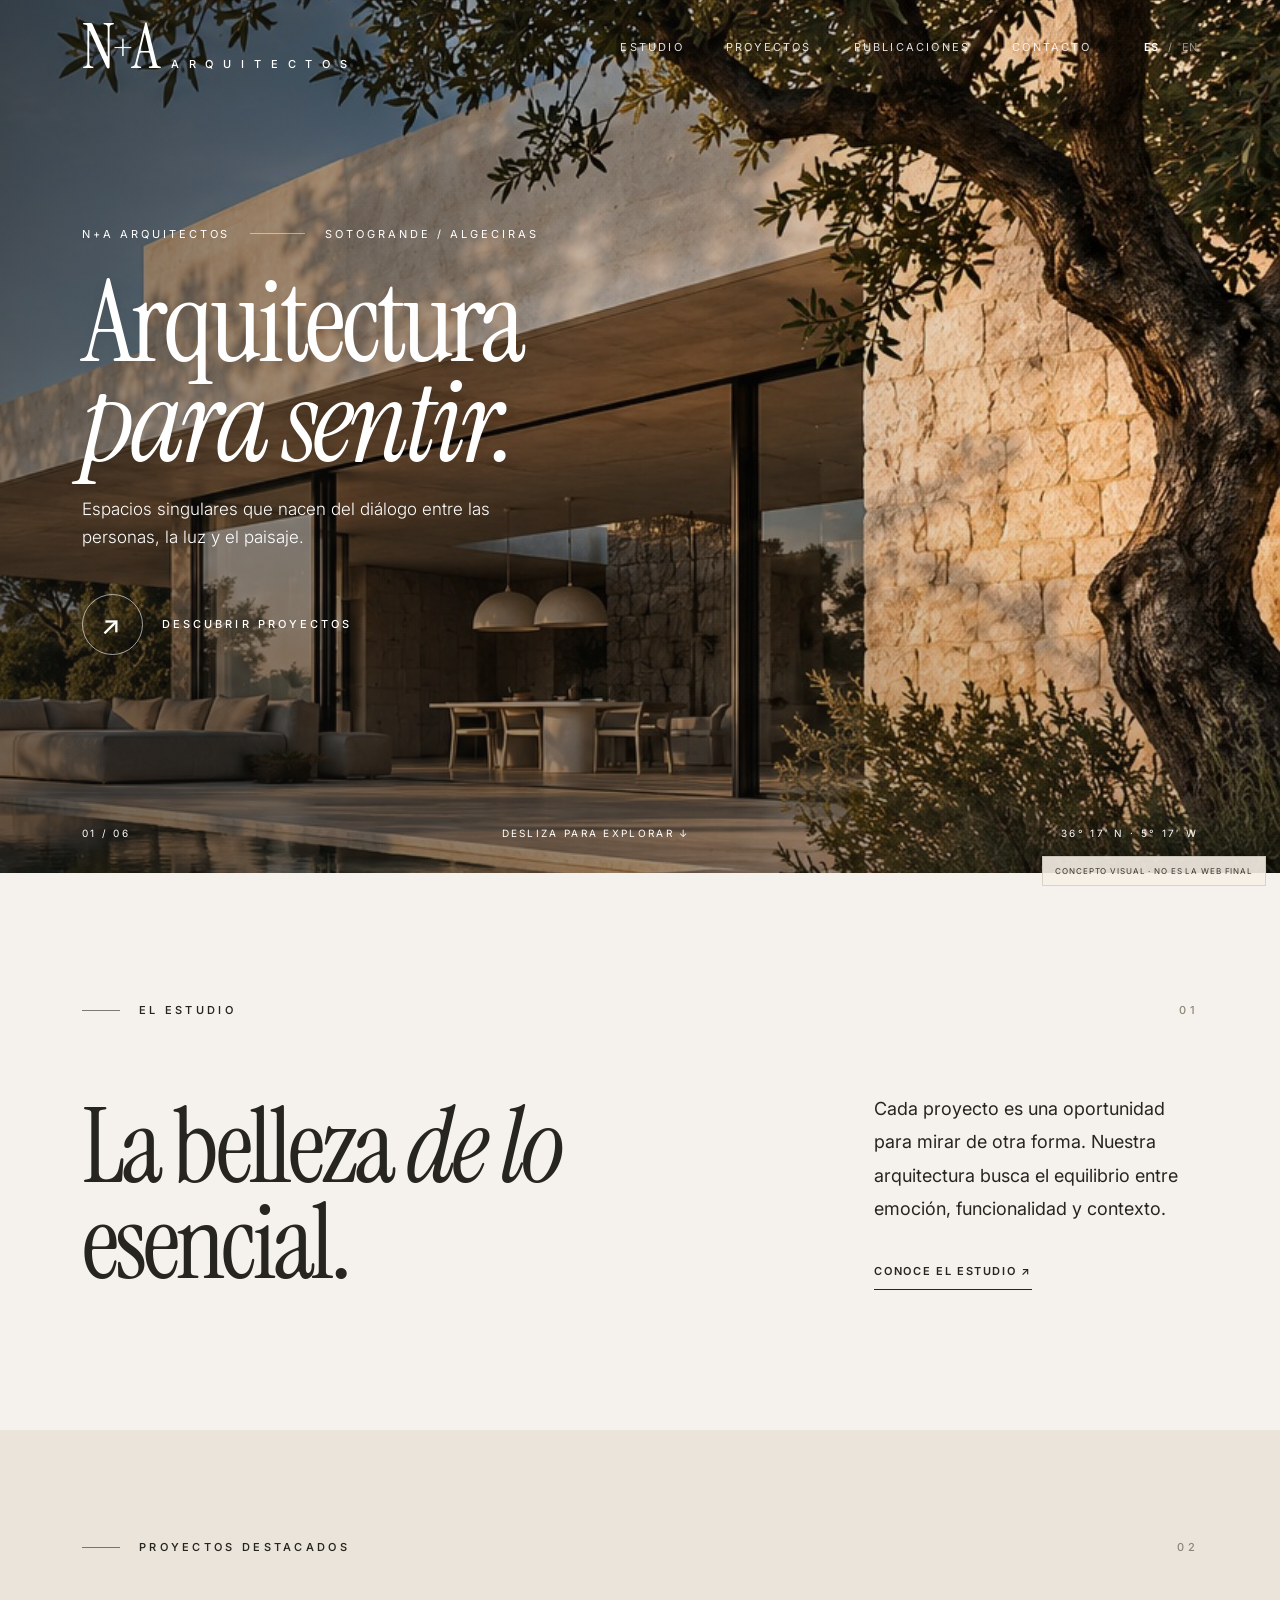
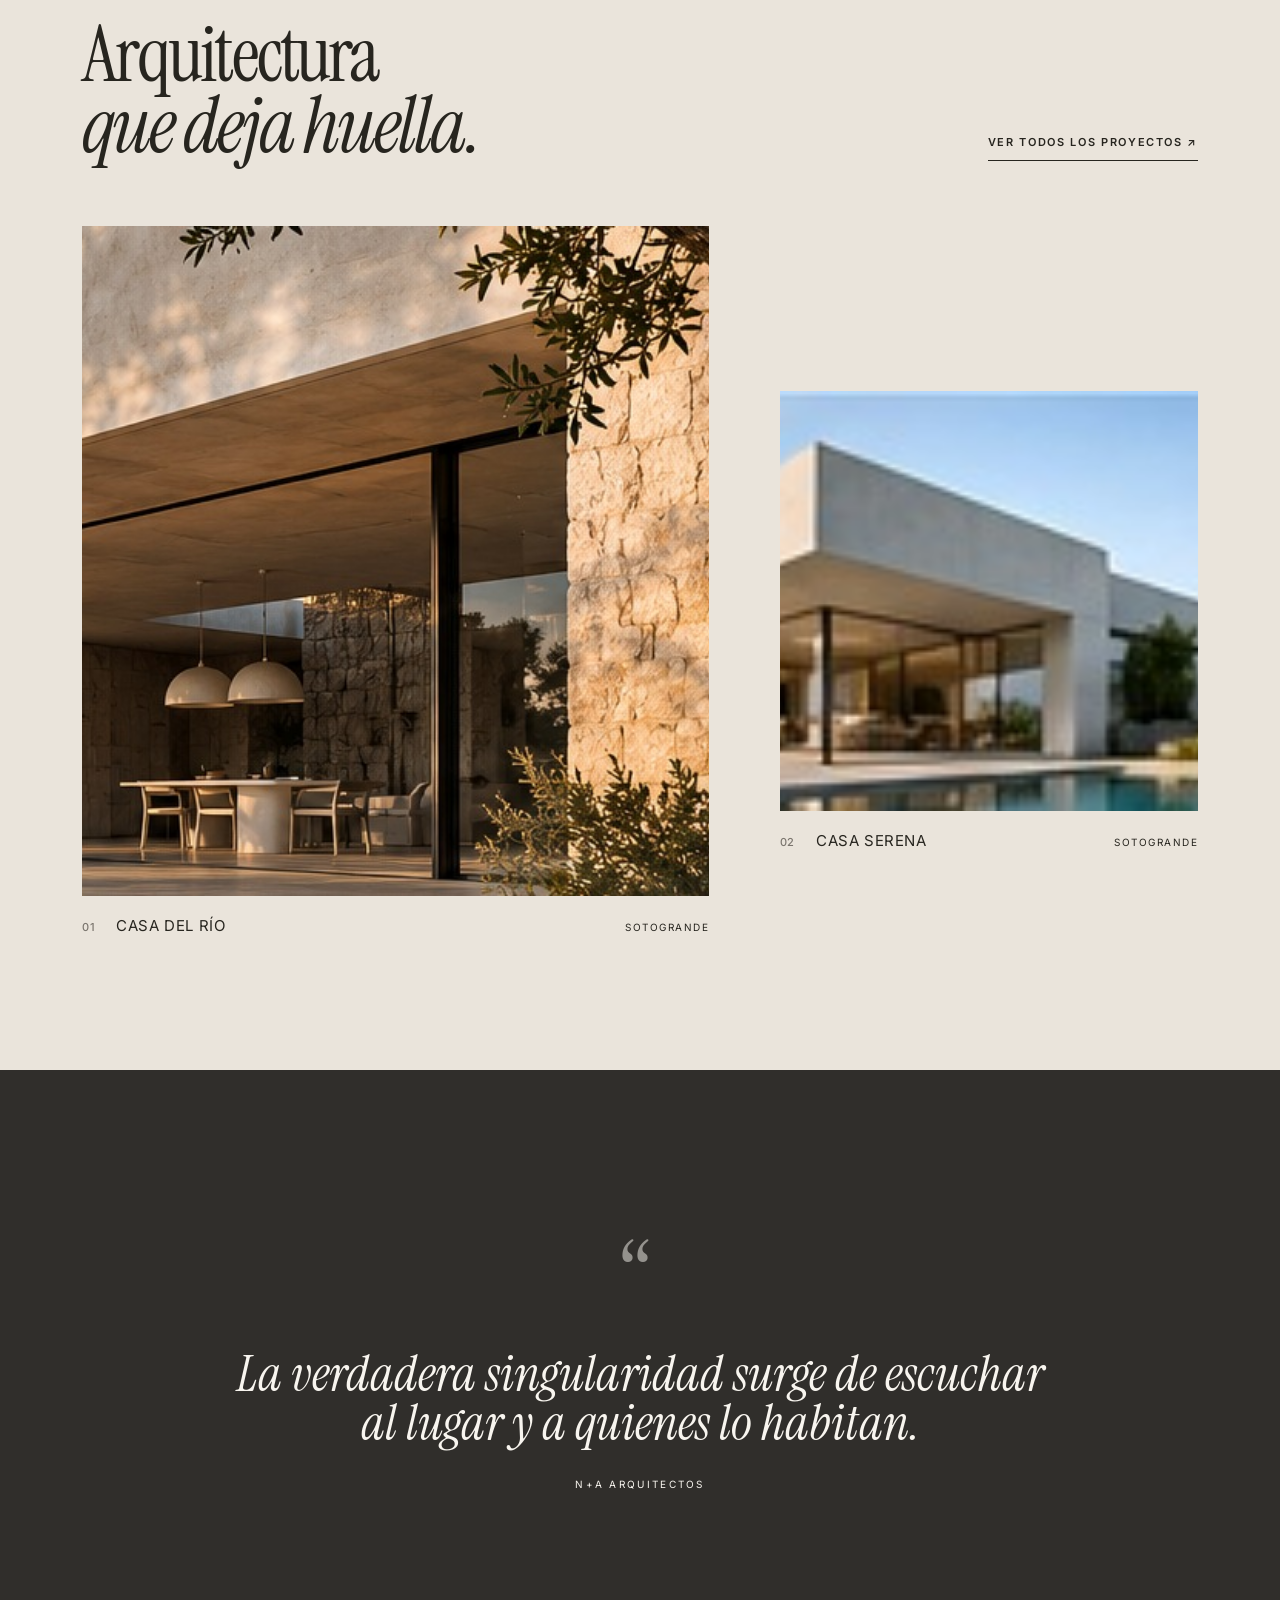
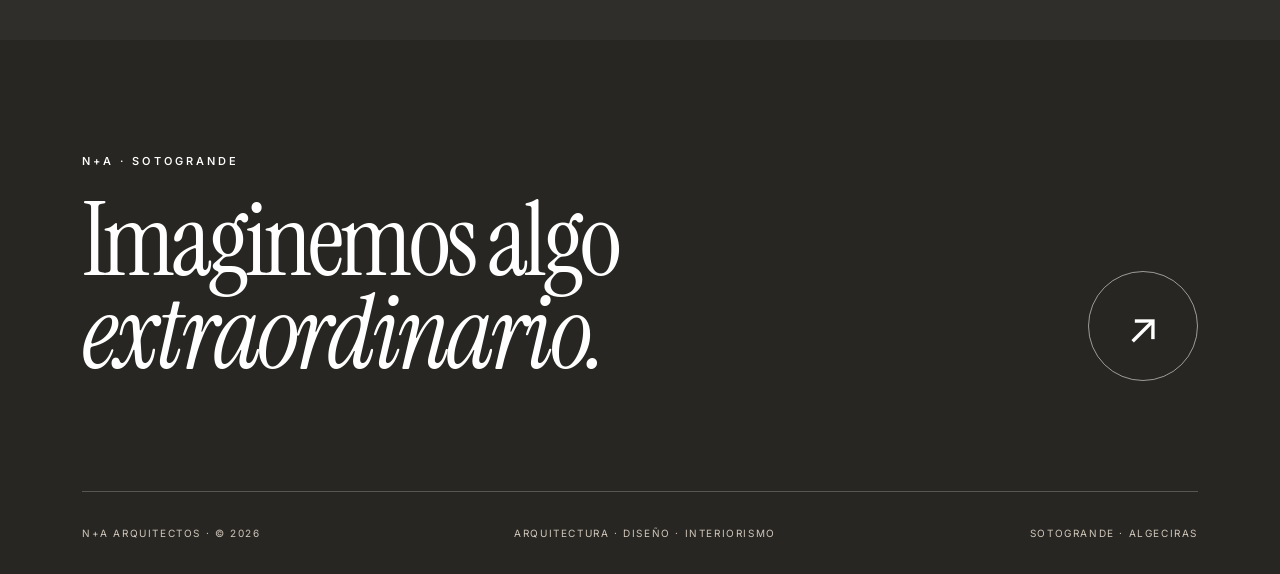
==== commit ee66e5b9: "Aplicar Inter e Instrument Serif en A y B, eliminar Arial" ====
--- a/index.html
+++ b/index.html
@@ -1,4 +1,4 @@
-<!doctype html><html lang="es"><head><meta charset="utf-8"><meta name="viewport" content="width=device-width,initial-scale=1"><title>Inicio · N+A Arquitectos — Concepto</title><meta name="description" content="Prototipo conceptual del rediseño N+A Arquitectos"><link rel="stylesheet" href="styles.css"></head><body class="page-inicio"><header class="nav nav-overlay"><a class="identity" data-local href="index.html"><span class="monogram">N<span>+</span>A</span><span class="identity-small">A R Q U I T E C T O S</span></a><nav class="navigation"><a data-local class="" href="estudio.html"><span data-es="Estudio" data-en="Studio">Estudio</span></a><a data-local class="" href="proyectos.html"><span data-es="Proyectos" data-en="Projects">Proyectos</span></a><a data-local class="" href="publicaciones.html"><span data-es="Publicaciones" data-en="Press">Publicaciones</span></a><a data-local class="" href="contacto.html"><span data-es="Contacto" data-en="Contact">Contacto</span></a></nav><button class="menu-toggle" type="button" aria-label="Abrir el menú" aria-expanded="false">MENÚ <span>☰</span></button><div class="lang"><a data-lang="es" href="?lang=es">ES</a><i>/</i><a data-lang="en" href="?lang=en">EN</a></div></header><main>
+<!doctype html><html lang="es"><head><meta charset="utf-8"><meta name="viewport" content="width=device-width,initial-scale=1"><title>Inicio · N+A Arquitectos — Concepto</title><meta name="description" content="Prototipo conceptual del rediseño N+A Arquitectos"><link rel="preconnect" href="https://fonts.googleapis.com"><link rel="preconnect" href="https://fonts.gstatic.com" crossorigin><link href="https://fonts.googleapis.com/css2?family=Inter:wght@400..700&family=Instrument+Serif:ital@0;1&display=swap" rel="stylesheet"><link rel="stylesheet" href="styles.css"></head><body class="page-inicio"><header class="nav nav-overlay"><a class="identity" data-local href="index.html"><span class="monogram">N<span>+</span>A</span><span class="identity-small">A R Q U I T E C T O S</span></a><nav class="navigation"><a data-local class="" href="estudio.html"><span data-es="Estudio" data-en="Studio">Estudio</span></a><a data-local class="" href="proyectos.html"><span data-es="Proyectos" data-en="Projects">Proyectos</span></a><a data-local class="" href="publicaciones.html"><span data-es="Publicaciones" data-en="Press">Publicaciones</span></a><a data-local class="" href="contacto.html"><span data-es="Contacto" data-en="Contact">Contacto</span></a></nav><button class="menu-toggle" type="button" aria-label="Abrir el menú" aria-expanded="false">MENÚ <span>☰</span></button><div class="lang"><a data-lang="es" href="?lang=es">ES</a><i>/</i><a data-lang="en" href="?lang=en">EN</a></div></header><main>
 <section class="hero-home" style="--hero:url('assets/hero-villa.jpg')">
  <div class="hero-shade"></div><div class="hero-content"><div class="hero-top">N+A ARQUITECTOS <span class="line"></span> SOTOGRANDE / ALGECIRAS</div>
  <h1><span data-es="Arquitectura" data-en="Architecture">Arquitectura</span><br><em><span data-es="para sentir." data-en="to be felt.">para sentir.</span></em></h1>
--- a/styles.css
+++ b/styles.css
@@ -1,12 +1,12 @@
 :root{--cream:#f5f2ed;--paper:#ebe5dc;--ink:#27251f;--muted:#7b756e;--stone:#a49a8d;--accent:#b3a28d;--line:rgba(46,43,38,.23)}
-*{box-sizing:border-box}html{scroll-behavior:smooth}body{margin:0;background:var(--cream);color:var(--ink);font-family:Arial,sans-serif;font-size:15px;-webkit-font-smoothing:antialiased}a{text-decoration:none;color:inherit}img{display:block;width:100%;height:100%;object-fit:cover}h1,h2,h3,p{margin:0}h1,h2,h3,.foot-title{font-family:Georgia,serif;font-weight:400;letter-spacing:-.037em;line-height:.91}h1 em,h2 em,.foot-title i{font-family:Georgia,serif;font-style:italic;font-weight:400}h1{font-size:clamp(76px,8.1vw,132px)}h2{font-size:clamp(58px,6.1vw,94px)}h3{font-size:34px}p{line-height:1.85}button,input,textarea{font:inherit}.section-wide{padding-left:6.4vw;padding-right:6.4vw}.nav{height:95px;display:flex;align-items:center;justify-content:space-between;padding:0 6.4vw;position:relative;z-index:6;background:var(--cream);border-bottom:1px solid rgba(52,47,40,.07)}.nav-overlay{position:absolute;top:0;left:0;right:0;background:transparent;border-color:transparent;color:#fff}.identity{display:flex;align-items:baseline;gap:18px;white-space:nowrap}.monogram{font-family:Georgia,serif;font-size:61px;line-height:1;letter-spacing:-.11em}.monogram span{font-size:.67em;vertical-align:12%;margin:0 4px}.identity-small{font-size:11px;letter-spacing:.31em;font-weight:500}.menu-toggle{display:none}.navigation{display:flex;align-items:center;gap:42px;margin-left:auto;margin-right:53px}.navigation a{font-size:11px;letter-spacing:.2em;text-transform:uppercase;opacity:.87;white-space:nowrap}.navigation a:hover,.navigation .is-active{opacity:1;text-decoration:underline;text-underline-offset:8px}.lang{display:flex;gap:9px;align-items:center;font-size:11px;letter-spacing:.06em}.lang a{opacity:.5}.lang a.current{opacity:1;font-weight:600}.lang i{font-style:normal;opacity:.55}.eyebrow{display:flex;gap:19px;align-items:center;letter-spacing:.3em;font-size:11px;font-weight:550;text-transform:uppercase}.eyebrow .line{width:38px;height:1px;background:currentColor;display:inline-block;opacity:.58}.eyebrow b{font-weight:500;margin-left:auto;color:#8e8477}.eyebrow-small,.small-cap{letter-spacing:.28em;font-size:11px;font-weight:550}.hero-home{height:min(900px,97vh);min-height:740px;position:relative;color:#fff;background-image:var(--hero);background-size:cover;background-position:center 49%;overflow:hidden}.hero-shade{position:absolute;inset:0;background:linear-gradient(90deg,rgba(14,16,15,.51) 0%,rgba(14,16,15,.26) 45%,rgba(14,16,15,.03) 85%),linear-gradient(0deg,rgba(16,13,11,.25),transparent 42%)}.hero-content{position:absolute;top:26%;left:6.4vw;max-width:900px}.hero-top{font-size:11px;letter-spacing:.27em;display:flex;gap:20px;align-items:center}.hero-top .line{width:55px;border-top:1px solid #fff7}.hero-content h1{font-size:clamp(96px,9vw,148px);margin:31px 0 24px;line-height:.87;text-shadow:0 3px 12px #0001}.hero-content p{font-size:17px;line-height:1.6;max-width:460px;font-weight:300}.link-arrow{display:flex;align-items:center;gap:19px;margin-top:43px;font-size:11px;letter-spacing:.28em;font-weight:500}.round-arrow{display:flex;align-items:center;justify-content:center;width:61px;height:61px;border:1px solid #fff9;border-radius:50%;font-size:26px}.hero-bottom{position:absolute;bottom:34px;left:6.4vw;right:6.4vw;display:flex;justify-content:space-between;letter-spacing:.23em;font-size:10px}.manifesto{padding-top:130px;padding-bottom:140px}.manifesto-grid{display:grid;grid-template-columns:1.2fr .6fr;gap:13%;align-items:end;margin-top:75px}.manifesto-grid h2{font-size:105px}.manifesto-grid p{font-size:18px;max-width:430px}.text-link{display:inline-block;margin-top:39px;border-bottom:1px solid currentColor;padding-bottom:11px;font-size:11px;letter-spacing:.15em;font-weight:600}.feature-section{padding-top:110px;padding-bottom:135px;background:#eae4db}.feature-top{display:flex;align-items:flex-end;justify-content:space-between;margin:65px 0}.feature-grid{display:grid;grid-template-columns:1.35fr .9fr;gap:5.5vw;align-items:start}.feature-image{display:block}.feature-tall .feature-image{height:670px}.feature-image img{width:100%;object-fit:cover}.feature-tall img{height:670px}.feature-short{margin-top:165px}.feature-short img{height:420px}.feature-image span{display:flex;gap:21px;align-items:baseline;margin-top:20px;font-size:15px;letter-spacing:.04em}.feature-image b{font-size:11px;font-weight:500;color:var(--muted)}.feature-image small{margin-left:auto;font-size:10px;letter-spacing:.15em}.quote-section{padding:150px 15vw;text-align:center;background:#302e2b;color:#f8f5ef}.quote-section>span{font:100px 'EB Garamond';opacity:.5}.quote-section p{font:italic 50px/.98 'EB Garamond',serif;margin:0 auto 30px;max-width:850px}.quote-section div{letter-spacing:.23em;font-size:10px}.simple-top{padding-top:100px;padding-bottom:140px}.title-row{display:flex;justify-content:space-between;align-items:end;gap:40px;margin:55px 0 83px}.title-row p{width:300px;max-width:28%;font-size:15px;color:#605c56}.filter-row{padding:22px 0;border-top:1px solid var(--line);display:flex;gap:45px;align-items:center;font-size:10px;letter-spacing:.2em;color:#8b8178}.filter-row .filter-active{color:var(--ink);border-bottom:1px solid var(--ink);padding-bottom:8px}.filter-row .count{margin-left:auto}.projects-grid{display:grid;grid-template-columns:1fr 1fr;gap:85px 42px;margin-top:37px}.project-card{display:block}.project-card:nth-child(even){margin-top:155px}.project-photo{height:520px;position:relative;overflow:hidden}.project-card:nth-child(3n) .project-photo{height:620px}.project-photo img{transition:transform .6s ease;filter:saturate(.83)}.project-card:hover img{transform:scale(1.045)}.project-open{position:absolute;right:25px;bottom:22px;background:#f5f2eddd;width:48px;height:48px;display:flex;align-items:center;justify-content:center;border-radius:50%;font-size:21px}.project-info{display:flex;align-items:center;gap:22px;padding-top:20px}.project-number{font-size:11px;color:var(--muted)}.project-info h3{font-size:41px}.project-info>span:last-child{font-size:10px;letter-spacing:.17em;color:var(--muted);margin-left:auto}.project-hero{height:min(880px,96vh);min-height:740px;position:relative;color:#fff}.project-hero-photo,.project-hero-overlay{position:absolute;inset:0}.project-hero-photo img{object-position:center 48%;filter:contrast(.94) brightness(.8)}.project-hero-overlay{background:linear-gradient(90deg,#10141188,transparent 75%),linear-gradient(0deg,#12120f88,transparent 55%)}.project-hero-meta{position:absolute;top:185px;left:6.4vw;letter-spacing:.21em;font-size:11px}.project-hero-meta span{padding:0 14px}.project-hero-title{position:absolute;bottom:155px;left:6.4vw}.project-hero-title>span{font-size:11px;letter-spacing:.2em}.project-hero-title h1{margin-top:20px;font-size:170px}.project-hero-foot{position:absolute;bottom:40px;left:6.4vw;right:6.4vw;display:flex;justify-content:space-between;font-size:11px;letter-spacing:.2em}.project-story{padding-top:120px;padding-bottom:130px}.project-story-grid{display:grid;grid-template-columns:1.2fr 1fr;gap:80px;margin:60px 0 110px}.project-story-grid p{max-width:530px;font-size:17px}.spec-grid{display:grid;grid-template-columns:1fr 1fr;gap:36px;margin-top:54px;padding-top:22px;border-top:1px solid var(--line)}.spec-grid div{display:flex;flex-direction:column;gap:12px}.spec-grid small{letter-spacing:.13em;color:var(--muted);font-size:10px}.spec-grid strong{font-size:14px;font-weight:500}.story-gallery{display:grid;grid-template-columns:1.3fr .7fr;gap:40px}.story-gallery>div:first-child{height:630px}.story-gallery>div:last-child{height:500px;margin-top:140px}.back-projects{margin-top:80px}.studio-intro{padding-top:100px;padding-bottom:90px}.studio-headline{display:flex;justify-content:space-between;align-items:end;gap:75px;margin-top:60px}.studio-headline h1{font-size:119px}.studio-aside{width:270px;flex:0 0 270px;margin-bottom:10px}.studio-aside img{height:200px;filter:saturate(.6)}.studio-aside p{padding-top:27px;font-size:15px;color:#605950}.studio-photo{height:730px;position:relative}.studio-photo img{object-position:center}.studio-photo span{position:absolute;bottom:30px;left:6.4vw;letter-spacing:.2em;font-size:10px;color:#fff;text-shadow:0 1px 5px #000}.studio-philosophy{padding-top:130px;padding-bottom:145px}.split-studio{display:grid;grid-template-columns:1fr .75fr;gap:15%;margin:80px 0 100px}.split-studio p{font-size:16px;margin-bottom:20px}.founder-names{display:grid;grid-template-columns:1fr 1fr;gap:75px;border-top:1px solid var(--line);padding-top:45px}.founder-names>div{color:var(--muted);font-size:11px}.founder-names h3{font-size:48px;margin:21px 0;color:var(--ink)}.founder-names span{letter-spacing:.16em}.press-intro{padding-top:100px;padding-bottom:155px}.press-grid{display:grid;grid-template-columns:repeat(3,1fr);gap:75px 33px;margin-top:70px}.press-image{height:435px;position:relative}.press-image img{filter:saturate(.6)}.press-image span{position:absolute;top:20px;left:20px;color:#fff;background:#27251fbb;padding:10px;font-size:9px;letter-spacing:.14em}.press-caps{display:flex;justify-content:space-between;margin-top:21px;letter-spacing:.15em;font-size:10px}.press-caps span{color:var(--muted)}.press-card h3{margin:13px 0 20px;font-size:36px}.press-underline{border-bottom:1px solid var(--line)}.contact-hero{height:520px;position:relative;color:#fff}.contact-image{position:absolute;inset:0}.contact-image img{filter:brightness(.62);object-position:center 40%}.contact-content{position:relative;padding-top:155px}.contact-content h1{font-size:104px;margin:25px 0}.contact-content p{max-width:430px;font-size:15px}.contact-details{display:grid;grid-template-columns:1fr 1fr;gap:11%;padding-top:110px;padding-bottom:160px}.contact-left h2{margin:34px 0 75px}.contact-data{display:flex;flex-direction:column;gap:30px}.contact-data>div{display:grid;grid-template-columns:120px 1fr;gap:18px;padding-bottom:30px;border-bottom:1px solid var(--line)}.contact-data span{font-size:10px;letter-spacing:.18em;color:var(--muted)}.contact-data strong{font-size:14px;line-height:1.8;font-weight:400}.contact-form-block{background:#e9e3da;padding:55px 57px;align-self:start}.contact-form-block form{display:flex;flex-direction:column;gap:32px;margin-top:38px}.contact-form-block label{display:flex;flex-direction:column;gap:12px;font-size:10px;letter-spacing:.17em}.contact-form-block input,.contact-form-block textarea{width:100%;padding:12px 0;border:0;background:transparent;border-bottom:1px solid #877a6e;border-radius:0;outline:0;letter-spacing:0;font-size:14px}.contact-form-block textarea{resize:vertical}.send-prototype{padding:19px 23px;background:#252420;color:#fff;border:0;text-align:left;font-size:11px;letter-spacing:.16em;cursor:pointer;display:flex;justify-content:space-between}.contact-form-block form small{font-size:11px;line-height:1.55;color:#827b72}.form-message{font-size:12px}.footer{background:#272622;color:#fff;padding:110px 6.4vw 35px}.foot-head{display:flex;justify-content:space-between;align-items:end;padding-bottom:110px;border-bottom:1px solid #ffffff38}.foot-title{font-size:clamp(70px,8vw,118px);margin-top:25px}.foot-circle{border:1px solid #ffffff8a;border-radius:50%;width:110px;height:110px;display:grid;place-items:center;font-size:44px}.foot-bottom{display:flex;justify-content:space-between;gap:30px;margin-top:35px;letter-spacing:.16em;font-size:10px;color:#d1c7bb}.concept-tag{position:fixed;bottom:14px;right:14px;z-index:12;font-size:8px;background:#f6f0e7e5;color:#39342d;padding:9px 12px;letter-spacing:.11em;border:1px solid #ada59866}
+*{box-sizing:border-box}html{scroll-behavior:smooth}body{margin:0;background:var(--cream);color:var(--ink);font-family:'Inter',sans-serif;font-size:15px;-webkit-font-smoothing:antialiased}a{text-decoration:none;color:inherit}img{display:block;width:100%;height:100%;object-fit:cover}h1,h2,h3,p{margin:0}h1,h2,h3,.foot-title{font-family:'Instrument Serif',serif;font-weight:400;letter-spacing:-.037em;line-height:.91}h1 em,h2 em,.foot-title i{font-family:'Instrument Serif',serif;font-style:italic;font-weight:400}h1{font-size:clamp(76px,8.1vw,132px)}h2{font-size:clamp(58px,6.1vw,94px)}h3{font-size:34px}p{line-height:1.85}button,input,textarea{font:inherit}.section-wide{padding-left:6.4vw;padding-right:6.4vw}.nav{height:95px;display:flex;align-items:center;justify-content:space-between;padding:0 6.4vw;position:relative;z-index:6;background:var(--cream);border-bottom:1px solid rgba(52,47,40,.07)}.nav-overlay{position:absolute;top:0;left:0;right:0;background:transparent;border-color:transparent;color:#fff}.identity{display:flex;align-items:baseline;gap:18px;white-space:nowrap}.monogram{font-family:'Instrument Serif',serif;font-size:61px;line-height:1;letter-spacing:-.11em}.monogram span{font-size:.67em;vertical-align:12%;margin:0 4px}.identity-small{font-size:11px;letter-spacing:.31em;font-weight:500}.menu-toggle{display:none}.navigation{display:flex;align-items:center;gap:42px;margin-left:auto;margin-right:53px}.navigation a{font-size:11px;letter-spacing:.2em;text-transform:uppercase;opacity:.87;white-space:nowrap}.navigation a:hover,.navigation .is-active{opacity:1;text-decoration:underline;text-underline-offset:8px}.lang{display:flex;gap:9px;align-items:center;font-size:11px;letter-spacing:.06em}.lang a{opacity:.5}.lang a.current{opacity:1;font-weight:600}.lang i{font-style:normal;opacity:.55}.eyebrow{display:flex;gap:19px;align-items:center;letter-spacing:.3em;font-size:11px;font-weight:550;text-transform:uppercase}.eyebrow .line{width:38px;height:1px;background:currentColor;display:inline-block;opacity:.58}.eyebrow b{font-weight:500;margin-left:auto;color:#8e8477}.eyebrow-small,.small-cap{letter-spacing:.28em;font-size:11px;font-weight:550}.hero-home{height:min(900px,97vh);min-height:740px;position:relative;color:#fff;background-image:var(--hero);background-size:cover;background-position:center 49%;overflow:hidden}.hero-shade{position:absolute;inset:0;background:linear-gradient(90deg,rgba(14,16,15,.51) 0%,rgba(14,16,15,.26) 45%,rgba(14,16,15,.03) 85%),linear-gradient(0deg,rgba(16,13,11,.25),transparent 42%)}.hero-content{position:absolute;top:26%;left:6.4vw;max-width:900px}.hero-top{font-size:11px;letter-spacing:.27em;display:flex;gap:20px;align-items:center}.hero-top .line{width:55px;border-top:1px solid #fff7}.hero-content h1{font-size:clamp(96px,9vw,148px);margin:31px 0 24px;line-height:.87;text-shadow:0 3px 12px #0001}.hero-content p{font-size:17px;line-height:1.6;max-width:460px;font-weight:300}.link-arrow{display:flex;align-items:center;gap:19px;margin-top:43px;font-size:11px;letter-spacing:.28em;font-weight:500}.round-arrow{display:flex;align-items:center;justify-content:center;width:61px;height:61px;border:1px solid #fff9;border-radius:50%;font-size:26px}.hero-bottom{position:absolute;bottom:34px;left:6.4vw;right:6.4vw;display:flex;justify-content:space-between;letter-spacing:.23em;font-size:10px}.manifesto{padding-top:130px;padding-bottom:140px}.manifesto-grid{display:grid;grid-template-columns:1.2fr .6fr;gap:13%;align-items:end;margin-top:75px}.manifesto-grid h2{font-size:105px}.manifesto-grid p{font-size:18px;max-width:430px}.text-link{display:inline-block;margin-top:39px;border-bottom:1px solid currentColor;padding-bottom:11px;font-size:11px;letter-spacing:.15em;font-weight:600}.feature-section{padding-top:110px;padding-bottom:135px;background:#eae4db}.feature-top{display:flex;align-items:flex-end;justify-content:space-between;margin:65px 0}.feature-grid{display:grid;grid-template-columns:1.35fr .9fr;gap:5.5vw;align-items:start}.feature-image{display:block}.feature-tall .feature-image{height:670px}.feature-image img{width:100%;object-fit:cover}.feature-tall img{height:670px}.feature-short{margin-top:165px}.feature-short img{height:420px}.feature-image span{display:flex;gap:21px;align-items:baseline;margin-top:20px;font-size:15px;letter-spacing:.04em}.feature-image b{font-size:11px;font-weight:500;color:var(--muted)}.feature-image small{margin-left:auto;font-size:10px;letter-spacing:.15em}.quote-section{padding:150px 15vw;text-align:center;background:#302e2b;color:#f8f5ef}.quote-section>span{font:100px 'Instrument Serif';opacity:.5}.quote-section p{font:italic 50px/.98 'Instrument Serif',serif;margin:0 auto 30px;max-width:850px}.quote-section div{letter-spacing:.23em;font-size:10px}.simple-top{padding-top:100px;padding-bottom:140px}.title-row{display:flex;justify-content:space-between;align-items:end;gap:40px;margin:55px 0 83px}.title-row p{width:300px;max-width:28%;font-size:15px;color:#605c56}.filter-row{padding:22px 0;border-top:1px solid var(--line);display:flex;gap:45px;align-items:center;font-size:10px;letter-spacing:.2em;color:#8b8178}.filter-row .filter-active{color:var(--ink);border-bottom:1px solid var(--ink);padding-bottom:8px}.filter-row .count{margin-left:auto}.projects-grid{display:grid;grid-template-columns:1fr 1fr;gap:85px 42px;margin-top:37px}.project-card{display:block}.project-card:nth-child(even){margin-top:155px}.project-photo{height:520px;position:relative;overflow:hidden}.project-card:nth-child(3n) .project-photo{height:620px}.project-photo img{transition:transform .6s ease;filter:saturate(.83)}.project-card:hover img{transform:scale(1.045)}.project-open{position:absolute;right:25px;bottom:22px;background:#f5f2eddd;width:48px;height:48px;display:flex;align-items:center;justify-content:center;border-radius:50%;font-size:21px}.project-info{display:flex;align-items:center;gap:22px;padding-top:20px}.project-number{font-size:11px;color:var(--muted)}.project-info h3{font-size:41px}.project-info>span:last-child{font-size:10px;letter-spacing:.17em;color:var(--muted);margin-left:auto}.project-hero{height:min(880px,96vh);min-height:740px;position:relative;color:#fff}.project-hero-photo,.project-hero-overlay{position:absolute;inset:0}.project-hero-photo img{object-position:center 48%;filter:contrast(.94) brightness(.8)}.project-hero-overlay{background:linear-gradient(90deg,#10141188,transparent 75%),linear-gradient(0deg,#12120f88,transparent 55%)}.project-hero-meta{position:absolute;top:185px;left:6.4vw;letter-spacing:.21em;font-size:11px}.project-hero-meta span{padding:0 14px}.project-hero-title{position:absolute;bottom:155px;left:6.4vw}.project-hero-title>span{font-size:11px;letter-spacing:.2em}.project-hero-title h1{margin-top:20px;font-size:170px}.project-hero-foot{position:absolute;bottom:40px;left:6.4vw;right:6.4vw;display:flex;justify-content:space-between;font-size:11px;letter-spacing:.2em}.project-story{padding-top:120px;padding-bottom:130px}.project-story-grid{display:grid;grid-template-columns:1.2fr 1fr;gap:80px;margin:60px 0 110px}.project-story-grid p{max-width:530px;font-size:17px}.spec-grid{display:grid;grid-template-columns:1fr 1fr;gap:36px;margin-top:54px;padding-top:22px;border-top:1px solid var(--line)}.spec-grid div{display:flex;flex-direction:column;gap:12px}.spec-grid small{letter-spacing:.13em;color:var(--muted);font-size:10px}.spec-grid strong{font-size:14px;font-weight:500}.story-gallery{display:grid;grid-template-columns:1.3fr .7fr;gap:40px}.story-gallery>div:first-child{height:630px}.story-gallery>div:last-child{height:500px;margin-top:140px}.back-projects{margin-top:80px}.studio-intro{padding-top:100px;padding-bottom:90px}.studio-headline{display:flex;justify-content:space-between;align-items:end;gap:75px;margin-top:60px}.studio-headline h1{font-size:119px}.studio-aside{width:270px;flex:0 0 270px;margin-bottom:10px}.studio-aside img{height:200px;filter:saturate(.6)}.studio-aside p{padding-top:27px;font-size:15px;color:#605950}.studio-photo{height:730px;position:relative}.studio-photo img{object-position:center}.studio-photo span{position:absolute;bottom:30px;left:6.4vw;letter-spacing:.2em;font-size:10px;color:#fff;text-shadow:0 1px 5px #000}.studio-philosophy{padding-top:130px;padding-bottom:145px}.split-studio{display:grid;grid-template-columns:1fr .75fr;gap:15%;margin:80px 0 100px}.split-studio p{font-size:16px;margin-bottom:20px}.founder-names{display:grid;grid-template-columns:1fr 1fr;gap:75px;border-top:1px solid var(--line);padding-top:45px}.founder-names>div{color:var(--muted);font-size:11px}.founder-names h3{font-size:48px;margin:21px 0;color:var(--ink)}.founder-names span{letter-spacing:.16em}.press-intro{padding-top:100px;padding-bottom:155px}.press-grid{display:grid;grid-template-columns:repeat(3,1fr);gap:75px 33px;margin-top:70px}.press-image{height:435px;position:relative}.press-image img{filter:saturate(.6)}.press-image span{position:absolute;top:20px;left:20px;color:#fff;background:#27251fbb;padding:10px;font-size:9px;letter-spacing:.14em}.press-caps{display:flex;justify-content:space-between;margin-top:21px;letter-spacing:.15em;font-size:10px}.press-caps span{color:var(--muted)}.press-card h3{margin:13px 0 20px;font-size:36px}.press-underline{border-bottom:1px solid var(--line)}.contact-hero{height:520px;position:relative;color:#fff}.contact-image{position:absolute;inset:0}.contact-image img{filter:brightness(.62);object-position:center 40%}.contact-content{position:relative;padding-top:155px}.contact-content h1{font-size:104px;margin:25px 0}.contact-content p{max-width:430px;font-size:15px}.contact-details{display:grid;grid-template-columns:1fr 1fr;gap:11%;padding-top:110px;padding-bottom:160px}.contact-left h2{margin:34px 0 75px}.contact-data{display:flex;flex-direction:column;gap:30px}.contact-data>div{display:grid;grid-template-columns:120px 1fr;gap:18px;padding-bottom:30px;border-bottom:1px solid var(--line)}.contact-data span{font-size:10px;letter-spacing:.18em;color:var(--muted)}.contact-data strong{font-size:14px;line-height:1.8;font-weight:400}.contact-form-block{background:#e9e3da;padding:55px 57px;align-self:start}.contact-form-block form{display:flex;flex-direction:column;gap:32px;margin-top:38px}.contact-form-block label{display:flex;flex-direction:column;gap:12px;font-size:10px;letter-spacing:.17em}.contact-form-block input,.contact-form-block textarea{width:100%;padding:12px 0;border:0;background:transparent;border-bottom:1px solid #877a6e;border-radius:0;outline:0;letter-spacing:0;font-size:14px}.contact-form-block textarea{resize:vertical}.send-prototype{padding:19px 23px;background:#252420;color:#fff;border:0;text-align:left;font-size:11px;letter-spacing:.16em;cursor:pointer;display:flex;justify-content:space-between}.contact-form-block form small{font-size:11px;line-height:1.55;color:#827b72}.form-message{font-size:12px}.footer{background:#272622;color:#fff;padding:110px 6.4vw 35px}.foot-head{display:flex;justify-content:space-between;align-items:end;padding-bottom:110px;border-bottom:1px solid #ffffff38}.foot-title{font-size:clamp(70px,8vw,118px);margin-top:25px}.foot-circle{border:1px solid #ffffff8a;border-radius:50%;width:110px;height:110px;display:grid;place-items:center;font-size:44px}.foot-bottom{display:flex;justify-content:space-between;gap:30px;margin-top:35px;letter-spacing:.16em;font-size:10px;color:#d1c7bb}.concept-tag{position:fixed;bottom:14px;right:14px;z-index:12;font-size:8px;background:#f6f0e7e5;color:#39342d;padding:9px 12px;letter-spacing:.11em;border:1px solid #ada59866}
 @media(max-width:950px){.navigation{gap:14px;margin-right:15px}.navigation a{font-size:9px}.identity-small{display:none}.section-wide{padding-left:5vw;padding-right:5vw}.nav{padding:0 5vw}.hero-content{left:5vw}.hero-bottom{left:5vw;right:5vw}.title-row{display:block}.title-row p{max-width:500px;width:auto;margin-top:30px}.manifesto-grid{gap:5%}.studio-headline h1{font-size:90px}.studio-aside{display:none}.project-hero-title h1{font-size:120px}.project-photo{height:360px}}@media(max-width:650px){.nav{height:76px}.monogram{font-size:49px}.navigation{gap:10px;flex-wrap:wrap;justify-content:end;margin-left:20px;margin-right:10px}.navigation a{font-size:8px;letter-spacing:.06em}.lang{font-size:9px}.hero-home{min-height:700px;height:90vh}.hero-content{top:29%}.hero-content h1{font-size:78px}.hero-content p{font-size:14px}.hero-top{font-size:9px}.hero-bottom{font-size:8px}.hero-bottom span:last-child{display:none}h1{font-size:66px}h2{font-size:62px}.manifesto{padding-top:90px;padding-bottom:90px}.manifesto-grid,.feature-grid,.project-story-grid,.split-studio,.contact-details{display:block}.manifesto-grid h2{font-size:72px;margin-bottom:30px}.feature-short{margin-top:55px}.feature-tall img,.feature-short img{height:400px}.feature-top{display:block}.projects-grid,.press-grid{grid-template-columns:1fr;gap:55px}.project-card:nth-child(even){margin-top:0}.project-photo{height:420px}.project-info h3{font-size:32px}.filter-row{gap:14px;flex-wrap:wrap}.filter-row .count{display:none}.simple-top,.studio-intro,.press-intro{padding-top:70px}.title-row{margin-bottom:50px}.project-hero-title h1{font-size:92px}.project-hero-meta{top:130px;font-size:9px}.project-story-grid h2{margin-bottom:45px}.story-gallery{grid-template-columns:1fr;gap:25px}.story-gallery>div:first-child,.story-gallery>div:last-child{height:400px;margin:0}.studio-headline h1{font-size:66px}.studio-photo{height:440px}.studio-philosophy{padding-top:80px;padding-bottom:80px}.split-studio h2{margin-bottom:45px}.founder-names{grid-template-columns:1fr;gap:40px}.press-image{height:420px}.contact-hero{height:550px}.contact-content{padding-top:130px}.contact-content h1{font-size:75px}.contact-form-block{margin-top:65px;padding:35px 27px}.foot-head{padding-bottom:65px}.foot-title{font-size:60px}.foot-circle{width:70px;height:70px}.foot-bottom{display:block;line-height:2.5}.quote-section{padding:100px 8vw}.quote-section p{font-size:40px}}
 
 @media(max-width:650px){
  .navigation{display:none;position:absolute;top:76px;left:0;right:0;background:var(--cream);color:var(--ink);padding:28px 5vw;flex-direction:column;align-items:flex-start;gap:22px;box-shadow:0 17px 24px #0002;margin:0;z-index:50}
  .nav.menu-open .navigation{display:flex}
  .navigation a{font-size:12px;letter-spacing:.17em}
- .menu-toggle{display:block;border:0;background:transparent;color:inherit;letter-spacing:.1em;font:10px Arial,sans-serif;padding:8px;position:absolute;right:13px;top:24px;cursor:pointer}
+ .menu-toggle{display:block;border:0;background:transparent;color:inherit;letter-spacing:.1em;font:10px 'Inter',sans-serif;padding:8px;position:absolute;right:13px;top:24px;cursor:pointer}
  .menu-toggle span{font-size:15px;margin-left:4px}
  .lang{position:absolute;right:98px;top:33px;font-size:10px}
  .foot-head{display:block}
